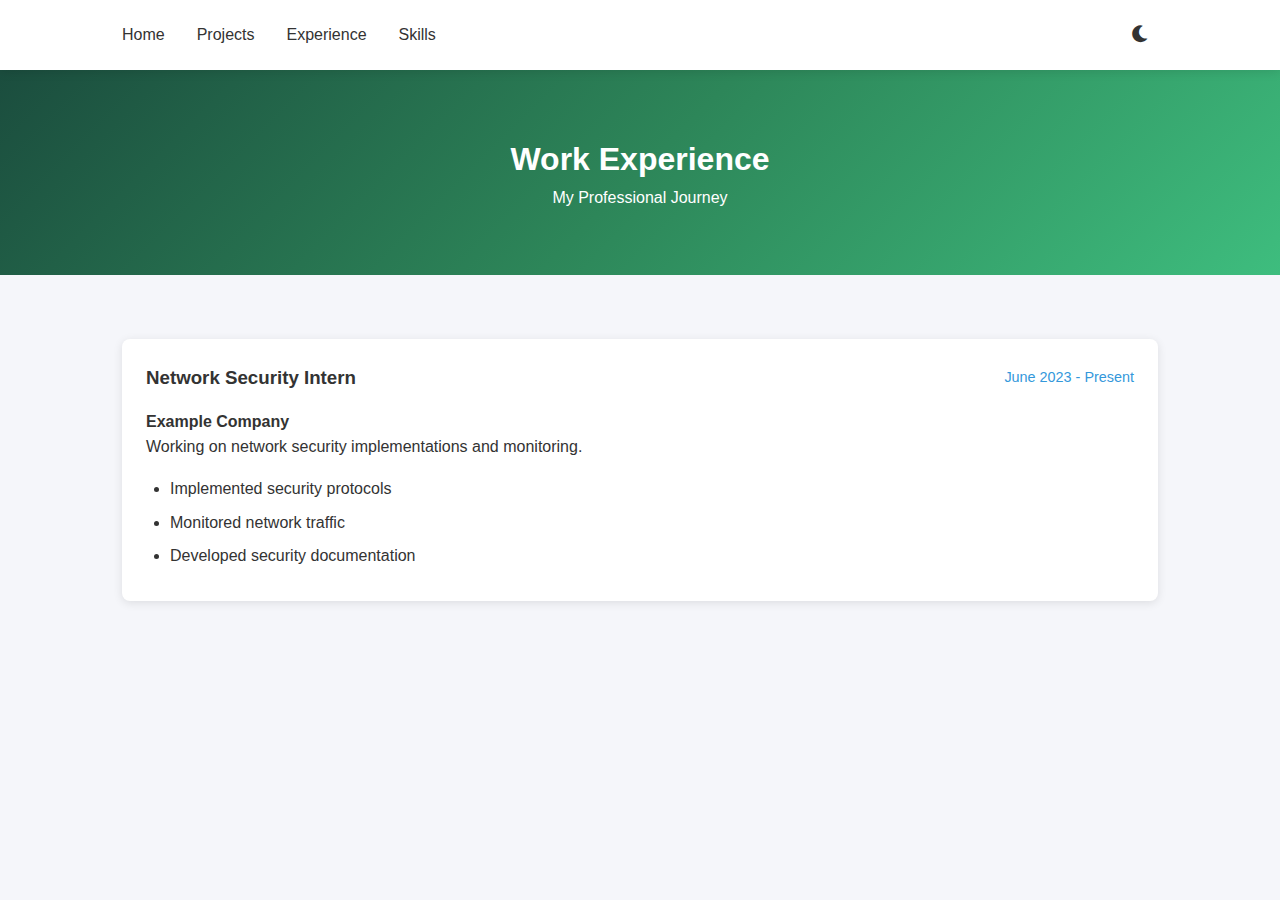
==== experience.html @ 091a4ecb "Update experience.html" ====
<!DOCTYPE html>
<html lang="en">
<head>
    <meta charset="UTF-8">
    <meta name="viewport" content="width=device-width, initial-scale=1.0">
    <title>Experience - Ethan Bernhardt</title>
    <meta name="description" content="Professional Experience of Ethan Bernhardt">
    <link rel="stylesheet" href="https://cdnjs.cloudflare.com/ajax/libs/font-awesome/6.0.0/css/all.min.css">
    <link rel="stylesheet" href="css/styles.css">
</head>
<body>
    <!-- Navigation -->
    <nav class="header-nav">
        <div class="nav-container">
            <div class="nav-links">
                <a href="index.html">Home</a>
                <a href="projects.html">Projects</a>
                <a href="experience.html">Experience</a>
                <a href="skills.html">Skills</a>
            </div>
            <button class="theme-toggle" aria-label="Toggle dark mode">
                <i class="fas fa-moon"></i>
            </button>
        </div>
    </nav>

    <!-- Hero Section -->
    <section class="hero">
        <h1>Work Experience</h1>
        <p>My Professional Journey</p>
    </section>

    <!-- Experience Content -->
    <div class="container">
        <div class="experience-grid">
            <!-- Experience cards will be populated by JavaScript -->
        </div>
    </div>

    <script src="/js/theme.js"></script>
    <script src="/js/experience.js"></script>
</body>
</html>
---- css/styles.css ----
:root {
    --primary-color: #2c3e50;
    --secondary-color: #3498db;
    --accent-color: #e74c3c;
    --text-color: #333;
    --background-color: #f5f6fa;
    --card-background: white;
    --gradient-start: #1b4d3e;
    --gradient-middle: #2d8659;
    --gradient-end: #3ebd7e;
}

[data-theme="dark"] {
    --primary-color: #ecf0f1;
    --text-color: #f5f6fa;
    --background-color: #2c3e50;
    --card-background: #34495e;
    --gradient-start: #1a2634;
    --gradient-middle: #2c3e50;
    --gradient-end: #34495e;
}

* {
    margin: 0;
    padding: 0;
    box-sizing: border-box;
    transition: background-color 0.3s, color 0.3s;
}

body {
    font-family: -apple-system, BlinkMacSystemFont, 'Segoe UI', Roboto, Oxygen, Ubuntu, Cantarell, sans-serif;
    line-height: 1.6;
    color: var(--text-color);
    background-color: var(--background-color);
}

/* Sticky Header */
.header-nav {
    position: sticky;
    top: 0;
    background-color: var(--card-background);
    box-shadow: 0 2px 10px rgba(0,0,0,0.1);
    z-index: 1000;
    padding: 1rem 0;
}

.nav-container {
    max-width: 1100px;
    margin: 0 auto;
    padding: 0 2rem;
    display: flex;
    justify-content: space-between;
    align-items: center;
}

.nav-links {
    display: flex;
    gap: 2rem;
}

.nav-links a {
    color: var(--text-color);
    text-decoration: none;
    font-weight: 500;
    transition: color 0.3s;
}

.nav-links a:hover {
    color: var(--secondary-color);
}

/* Theme Toggle */
.theme-toggle {
    background: none;
    border: none;
    color: var(--text-color);
    cursor: pointer;
    padding: 0.5rem;
    font-size: 1.2rem;
}

/* Hero Section */
.hero {
    background: linear-gradient(135deg, var(--gradient-start) 0%, var(--gradient-middle) 50%, var(--gradient-end) 100%);
    color: white;
    padding: 4rem 0;
    text-align: center;
}

.profile-img {
    width: 150px;
    height: 150px;
    border-radius: 50%;
    border: 4px solid white;
    margin-bottom: 1.5rem;
}

/* Main Content */
.container {
    max-width: 1100px;
    margin: 0 auto;
    padding: 2rem;
}

/* Project Cards */
.projects-grid {
    display: grid;
    grid-template-columns: repeat(auto-fit, minmax(300px, 1fr));
    gap: 2rem;
    margin-top: 2rem;
}

.project-card {
    background: var(--card-background);
    border-radius: 8px;
    padding: 1.5rem;
    box-shadow: 0 2px 10px rgba(0,0,0,0.1);
    transition: transform 0.3s, box-shadow 0.3s;
}

.project-card:hover {
    transform: translateY(-5px);
    box-shadow: 0 4px 15px rgba(0,0,0,0.2);
}

/* Skills */
.skills-grid {
    display: grid;
    grid-template-columns: repeat(auto-fit, minmax(200px, 1fr));
    gap: 1.5rem;
    margin-top: 2rem;
}

.skill-bar {
    background: var(--card-background);
    padding: 1rem;
    border-radius: 8px;
    box-shadow: 0 2px 10px rgba(0,0,0,0.1);
}

.skill-progress {
    margin-top: 0.5rem;
    height: 8px;
    background: #eee;
    border-radius: 4px;
    overflow: hidden;
}

.skill-fill {
    height: 100%;
    background: var(--secondary-color);
    transition: width 1s ease-out;
}

/* Contact Section */
.contact-grid {
    display: grid;
    grid-template-columns: repeat(auto-fit, minmax(250px, 1fr));
    gap: 1.5rem;
    margin-top: 2rem;
}

.contact-item {
    background: var(--card-background);
    padding: 1rem;
    border-radius: 8px;
    display: flex;
    align-items: center;
    gap: 1rem;
    transition: transform 0.3s;
}

.contact-item:hover {
    transform: translateY(-3px);
}

.contact-item i {
    font-size: 1.5rem;
    color: var(--secondary-color);
}

.contact-item a {
    color: var(--text-color);
    text-decoration: none;
}

/* Section Headers */
.section-header {
    font-size: 2rem;
    color: var(--primary-color);
    margin-bottom: 1.5rem;
    text-align: center;
}

/* Experience Section */
.experience-grid {
    display: grid;
    grid-template-columns: 1fr;
    gap: 2rem;
    margin-top: 2rem;
}

.experience-entry {
    background: var(--card-background);
    border-radius: 8px;
    padding: 1.5rem;
    box-shadow: 0 2px 10px rgba(0,0,0,0.1);
}

.experience-header {
    display: flex;
    justify-content: space-between;
    align-items: center;
    margin-bottom: 1rem;
}

.experience-date {
    color: var(--secondary-color);
    font-size: 0.9rem;
}

.experience-details {
    margin-top: 1rem;
    padding-left: 1.5rem;
}

.experience-details li {
    margin-bottom: 0.5rem;
}

/* Goals Section */
.goals-list {
    list-style-type: none;
    padding: 0;
}

.goals-list li {
    margin-bottom: 0.8rem;
    padding-left: 1.5rem;
    position: relative;
}

.goals-list li::before {
    content: "•";
    color: var(--secondary-color);
    font-weight: bold;
    position: absolute;
    left: 0;
}

/* Tech Tags */
.tech-tag {
    display: inline-block;
    background: var(--secondary-color);
    color: white;
    padding: 0.25rem 0.75rem;
    border-radius: 15px;
    margin: 0.25rem;
    font-size: 0.9rem;
}

/* Project Links */
.project-link {
    display: inline-block;
    margin-top: 1rem;
    color: var(--secondary-color);
    text-decoration: none;
    transition: color 0.3s;
}

.project-link:hover {
    color: var(--accent-color);
}

/* Responsive Design */
@media (max-width: 768px) {
    .nav-links {
        gap: 1rem;
    }

    .container {
        padding: 1rem;
    }

    .projects-grid {
        grid-template-columns: 1fr;
    }

    .contact-grid {
        grid-template-columns: 1fr;
    }

    .section-header {
        font-size: 1.75rem;
    }
}

@media (max-width: 480px) {
    .hero {
        padding: 2rem 0;
    }

    .profile-img {
        width: 120px;
        height: 120px;
    }

    .nav-container {
        padding: 0 1rem;
    }
}
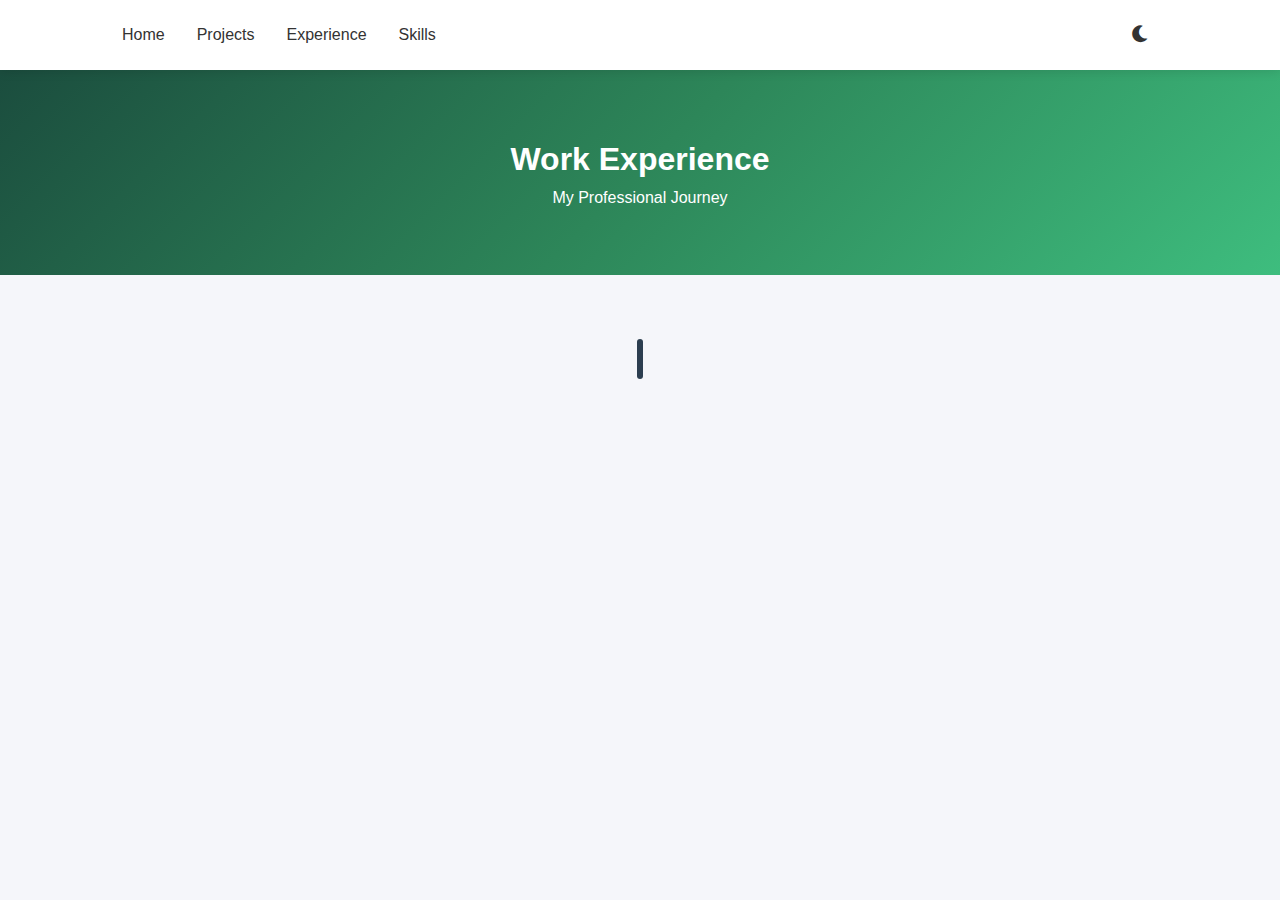
==== commit 194fda3d: "Update experience.html" ====
--- a/experience.html
+++ b/experience.html
@@ -7,6 +7,135 @@
     <meta name="description" content="Professional Experience of Ethan Bernhardt">
     <link rel="stylesheet" href="https://cdnjs.cloudflare.com/ajax/libs/font-awesome/6.0.0/css/all.min.css">
     <link rel="stylesheet" href="css/styles.css">
+    <style>
+        .timeline {
+            position: relative;
+            max-width: 1200px;
+            margin: 2rem auto;
+            padding: 20px;
+        }
+
+        .timeline::after {
+            content: '';
+            position: absolute;
+            width: 6px;
+            background-color: var(--primary-color, #2196f3);
+            top: 0;
+            bottom: 0;
+            left: 50%;
+            margin-left: -3px;
+            border-radius: 3px;
+        }
+
+        .timeline-container {
+            padding: 10px 40px;
+            position: relative;
+            width: 50%;
+            animation: fadeIn 0.5s ease-in-out;
+        }
+
+        .timeline-container::after {
+            content: '';
+            position: absolute;
+            width: 20px;
+            height: 20px;
+            background-color: var(--background-color, #fff);
+            border: 4px solid var(--primary-color, #2196f3);
+            border-radius: 50%;
+            top: 15px;
+            z-index: 1;
+        }
+
+        .left {
+            left: 0;
+        }
+
+        .right {
+            left: 50%;
+        }
+
+        .left::after {
+            right: -10px;
+        }
+
+        .right::after {
+            left: -10px;
+        }
+
+        .content {
+            padding: 20px;
+            background-color: var(--card-background, white);
+            border-radius: 8px;
+            box-shadow: 0 2px 5px rgba(0,0,0,0.1);
+            transition: transform 0.3s ease;
+        }
+
+        .content:hover {
+            transform: translateY(-5px);
+        }
+
+        .date {
+            color: var(--primary-color, #2196f3);
+            font-weight: bold;
+            margin-bottom: 0.5rem;
+        }
+
+        .title {
+            font-size: 1.2rem;
+            font-weight: bold;
+            margin-bottom: 0.5rem;
+            color: var(--text-color, #333);
+        }
+
+        .company {
+            color: var(--secondary-text-color, #666);
+            font-style: italic;
+            margin-bottom: 0.5rem;
+        }
+
+        .description {
+            color: var(--text-color, #555);
+        }
+
+        @keyframes fadeIn {
+            from {
+                opacity: 0;
+                transform: translateY(20px);
+            }
+            to {
+                opacity: 1;
+                transform: translateY(0);
+            }
+        }
+
+        [data-theme="dark"] .content {
+            background-color: var(--card-background, #2d2d2d);
+        }
+
+        [data-theme="dark"] .timeline-container::after {
+            background-color: var(--background-color, #1a1a1a);
+        }
+
+        @media screen and (max-width: 600px) {
+            .timeline::after {
+                left: 31px;
+            }
+
+            .timeline-container {
+                width: 100%;
+                padding-left: 70px;
+                padding-right: 25px;
+            }
+
+            .right {
+                left: 0;
+            }
+
+            .left::after, .right::after {
+                left: 21px;
+            }
+        }
+    </style>
 </head>
 <body>
     <!-- Navigation -->
@@ -23,20 +152,17 @@
             </button>
         </div>
     </nav>
-
     <!-- Hero Section -->
     <section class="hero">
         <h1>Work Experience</h1>
         <p>My Professional Journey</p>
     </section>
-
     <!-- Experience Content -->
     <div class="container">
-        <div class="experience-grid">
-            <!-- Experience cards will be populated by JavaScript -->
+        <div class="timeline" id="timeline">
+            <!-- Experience entries will be populated by JavaScript -->
         </div>
     </div>
-
     <script src="/js/theme.js"></script>
     <script src="/js/experience.js"></script>
 </body>
--- a/css/styles.css
+++ b/css/styles.css
@@ -304,8 +304,92 @@
         width: 120px;
         height: 120px;
     }
+    .sub-projects {
+    margin-top: 1.5rem;
+    padding-top: 1rem;
+    border-top: 1px solid var(--secondary-color);
+}
+
+.sub-project {
+    background: rgba(0, 0, 0, 0.03);
+    padding: 1rem;
+    margin: 1rem 0;
+    border-radius: 6px;
+    border-left: 3px solid var(--secondary-color);
+}
+
+.sub-project h4 {
+    color: var(--primary-color);
+    margin-bottom: 0.5rem;
+    font-size: 1.1rem;
+}
+
+.sub-project p {
+    font-size: 0.95rem;
+    margin-bottom: 0.75rem;
+}
+
+.sub-project .tech-tags {
+    margin-top: 0.5rem;
+}
+
+.sub-project .tech-tag {
+    font-size: 0.8rem;
+    padding: 0.2rem 0.5rem;
+}
+
+[data-theme="dark"] .sub-project {
+    background: rgba(255, 255, 255, 0.05);
+}
 
     .nav-container {
         padding: 0 1rem;
     }
 }
+
+
+.project-card.security-collection {
+    grid-column: 1 / -1; /* Makes it span full width */
+    margin-top: 2rem;
+    padding: 2rem;
+}
+
+.security-collection .sub-projects {
+    display: grid;
+    grid-template-columns: repeat(auto-fit, minmax(300px, 1fr));
+    gap: 1.5rem;
+    margin-top: 2rem;
+}
+
+.security-collection .sub-project {
+    background: var(--card-background);
+    border: 1px solid rgba(0,0,0,0.1);
+    border-radius: 8px;
+    padding: 1.5rem;
+    box-shadow: 0 2px 10px rgba(0,0,0,0.05);
+    transition: transform 0.3s, box-shadow 0.3s;
+}
+
+.security-collection .sub-project:hover {
+    transform: translateY(-3px);
+    box-shadow: 0 4px 15px rgba(0,0,0,0.1);
+}
+
+.security-collection h3 {
+    font-size: 1.75rem;
+    margin-bottom: 1rem;
+}
+
+.security-collection .sub-project h4 {
+    color: var(--primary-color);
+    font-size: 1.2rem;
+    margin-bottom: 0.75rem;
+}
+
+.security-collection .tech-tags {
+    margin-top: 1rem;
+}
+
+[data-theme="dark"] .security-collection .sub-project {
+    border-color: rgba(255,255,255,0.1);
+}
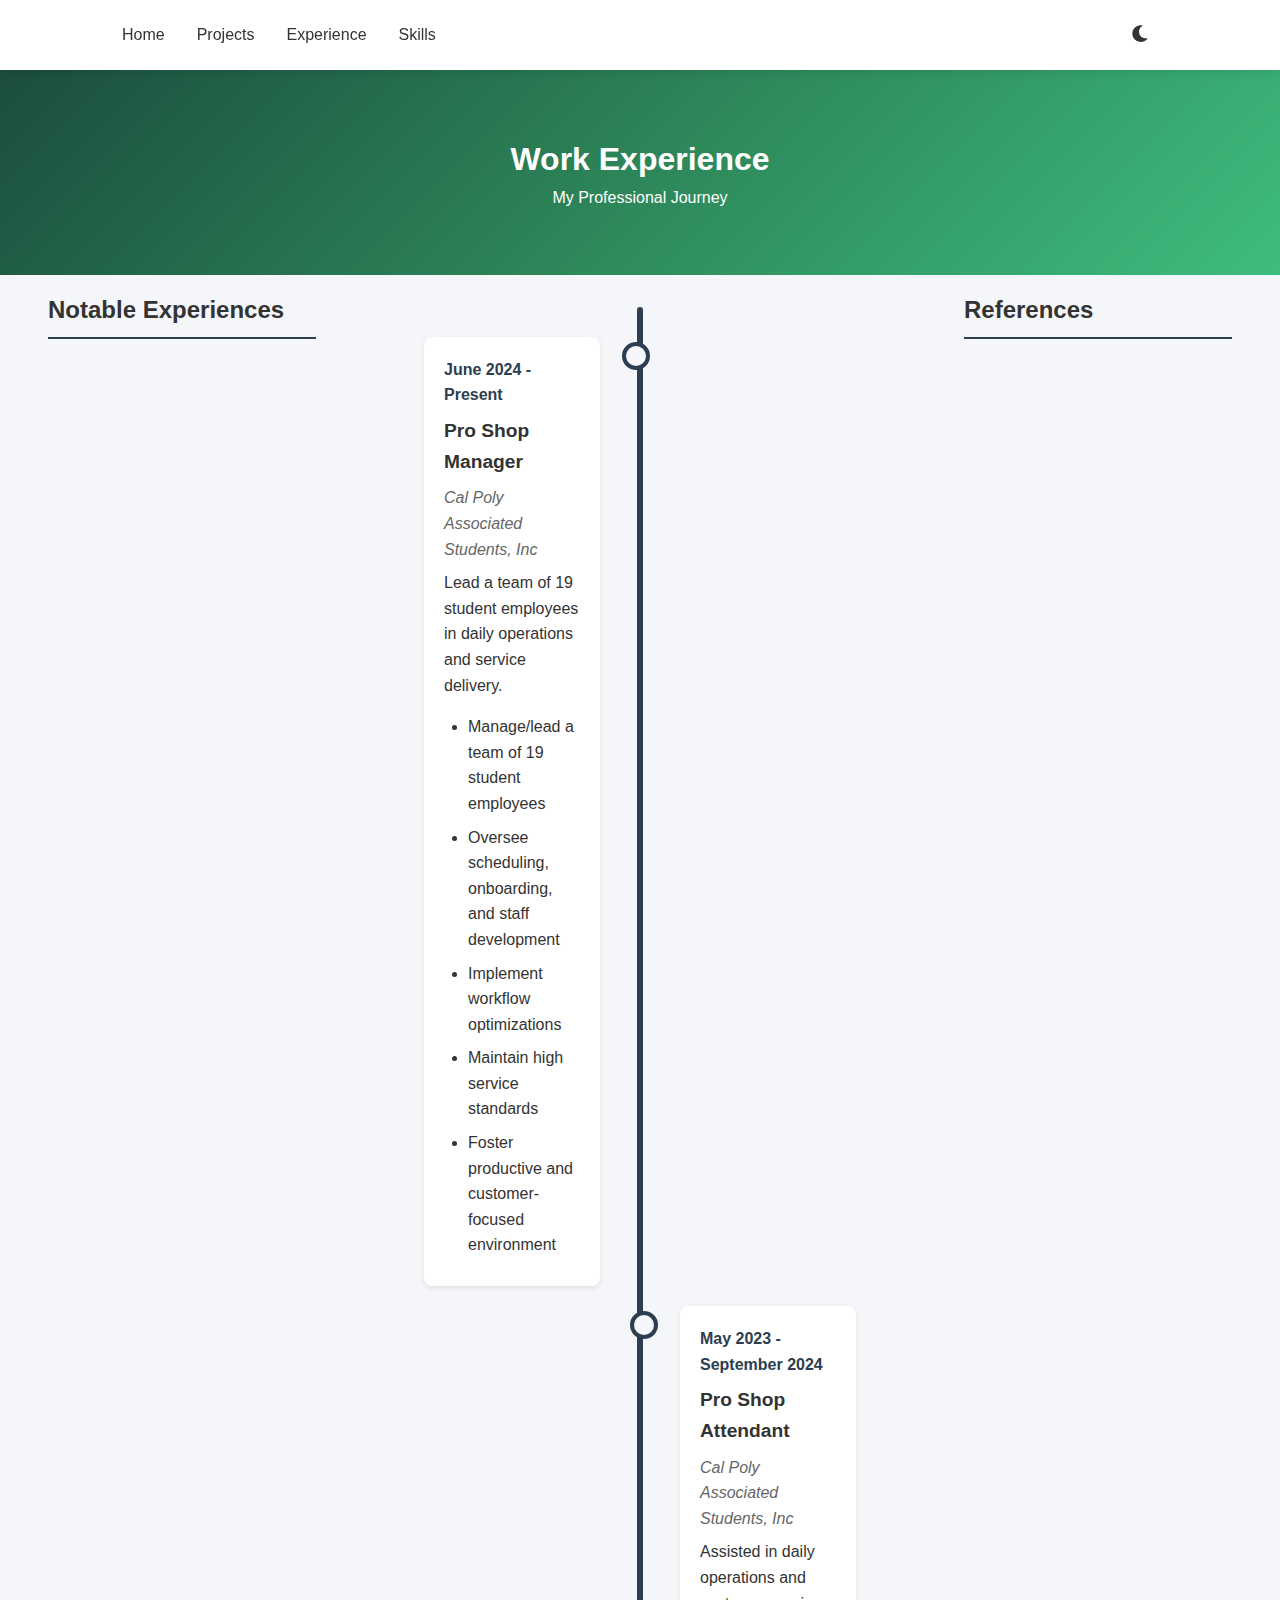
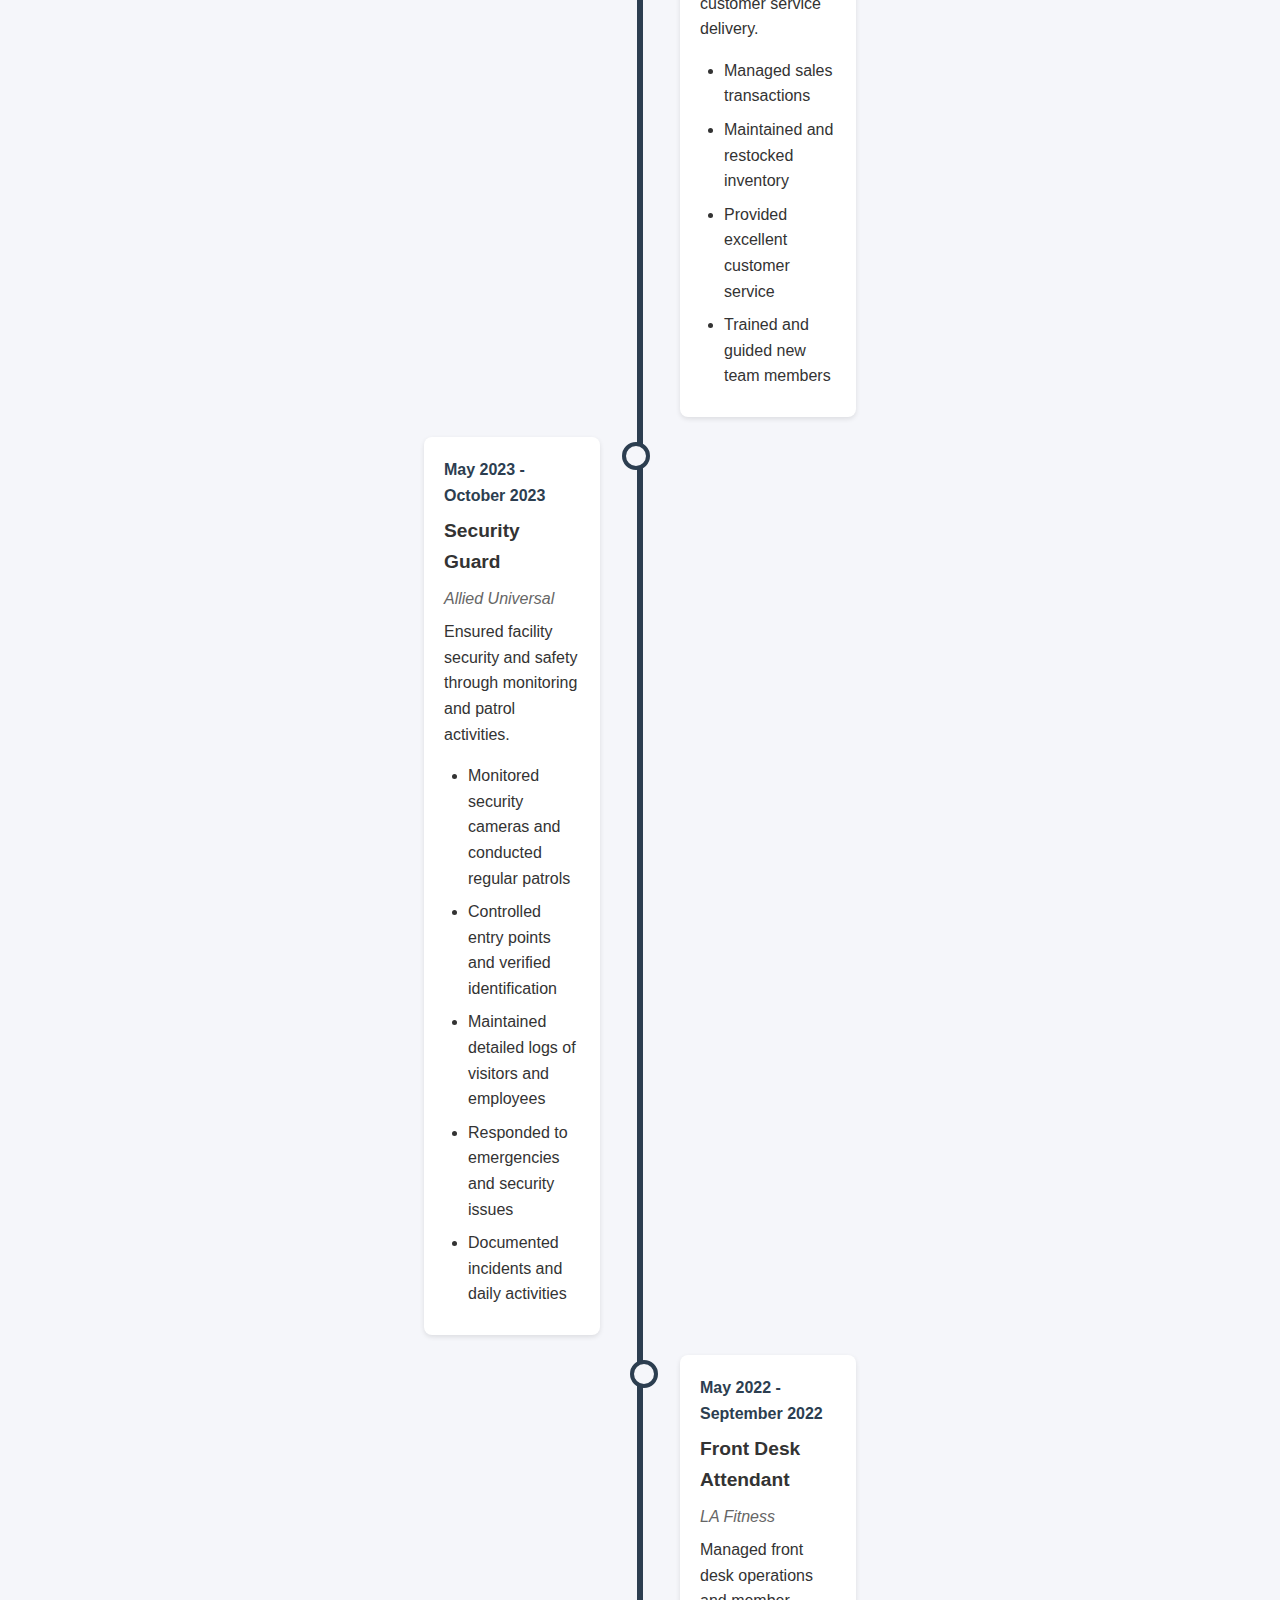
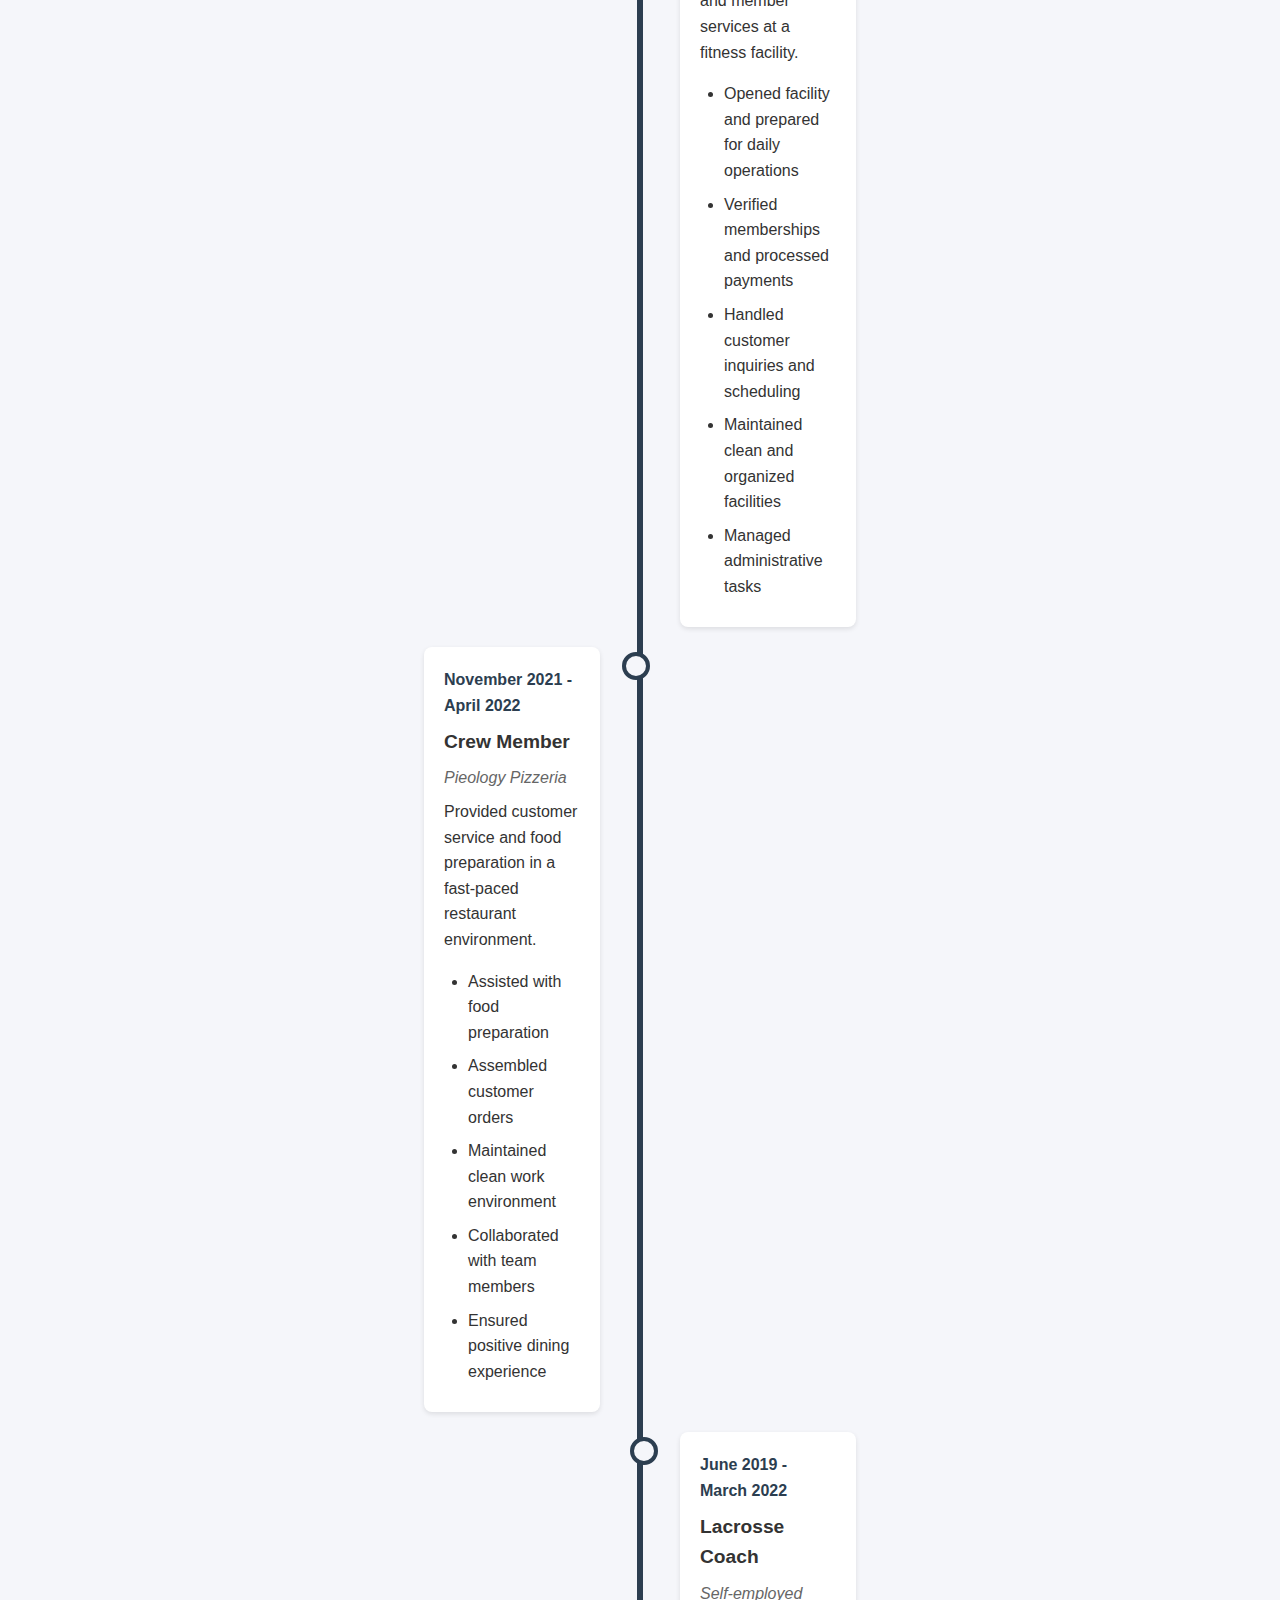
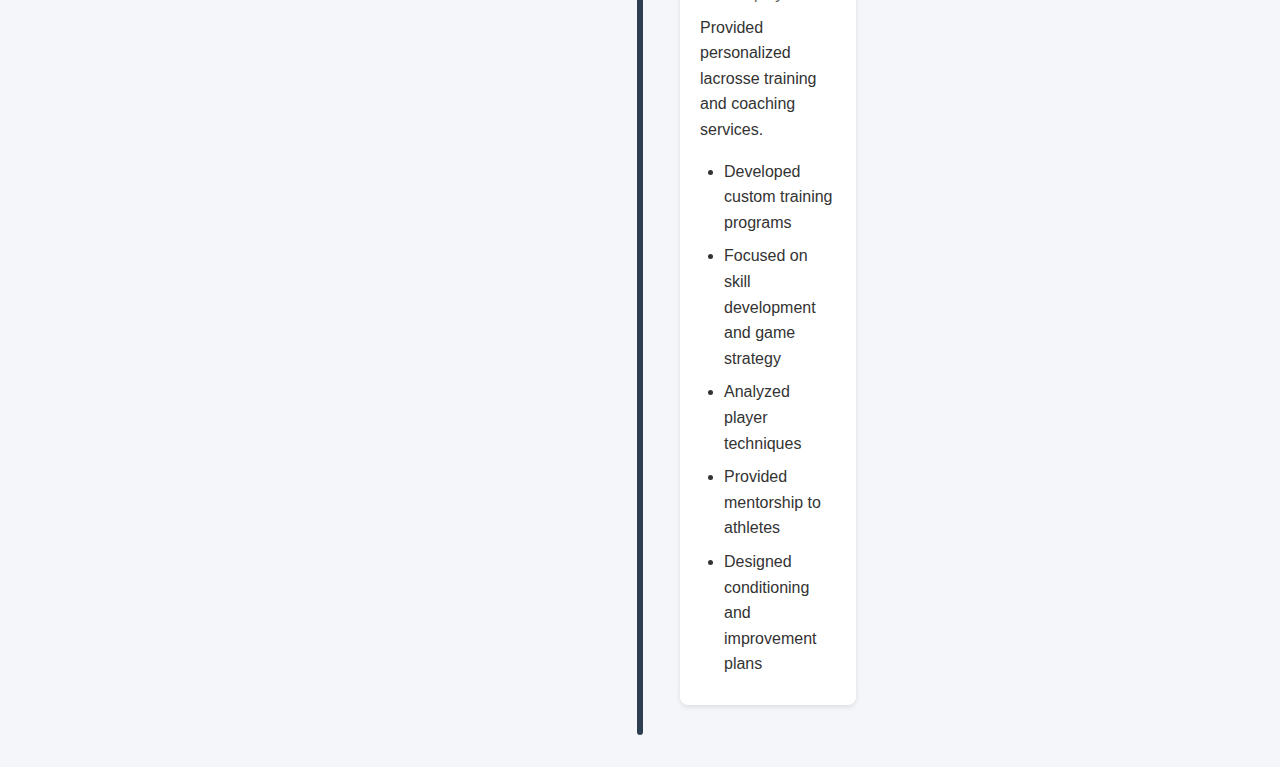
==== commit bd49541f: "Update experience.html" ====
--- a/experience.html
+++ b/experience.html
@@ -8,6 +8,63 @@
     <link rel="stylesheet" href="https://cdnjs.cloudflare.com/ajax/libs/font-awesome/6.0.0/css/all.min.css">
     <link rel="stylesheet" href="css/styles.css">
     <style>
+        .experience-layout {
+            display: grid;
+            grid-template-columns: 300px 1fr 300px;
+            gap: 2rem;
+            max-width: 1600px;
+            margin: 0 auto;
+            padding: 0 2rem;
+        }
+
+        .side-section {
+            padding: 1rem;
+        }
+
+        .reference-card, .notable-exp-card {
+            background-color: var(--card-background, white);
+            border-radius: 8px;
+            padding: 1.5rem;
+            margin-bottom: 1.5rem;
+            box-shadow: 0 2px 5px rgba(0,0,0,0.1);
+            transition: transform 0.3s ease;
+        }
+
+        .reference-card:hover, .notable-exp-card:hover {
+            transform: translateY(-5px);
+        }
+
+        .reference-name {
+            font-weight: bold;
+            color: var(--primary-color, #2196f3);
+            margin-bottom: 0.5rem;
+        }
+
+        .reference-title {
+            font-style: italic;
+            color: var(--secondary-text-color, #666);
+            margin-bottom: 0.5rem;
+        }
+
+        .notable-exp-title {
+            font-weight: bold;
+            color: var(--primary-color, #2196f3);
+            margin-bottom: 0.5rem;
+        }
+
+        .notable-exp-date {
+            font-style: italic;
+            color: var(--secondary-text-color, #666);
+            margin-bottom: 0.5rem;
+        }
+
+        .section-title {
+            font-size: 1.5rem;
+            margin-bottom: 1.5rem;
+            color: var(--text-color, #333);
+            border-bottom: 2px solid var(--primary-color, #2196f3);
+            padding-bottom: 0.5rem;
+        }
         .timeline {
             position: relative;
             max-width: 1200px;
@@ -116,23 +173,19 @@
             background-color: var(--background-color, #1a1a1a);
         }
 
-        @media screen and (max-width: 600px) {
-            .timeline::after {
-                left: 31px;
-            }
-
-            .timeline-container {
-                width: 100%;
-                padding-left: 70px;
-                padding-right: 25px;
-            }
-
-            .right {
-                left: 0;
-            }
-
-            .left::after, .right::after {
-                left: 21px;
+        @media screen and (max-width: 1200px) {
+            .experience-layout {
+                grid-template-columns: 1fr;
+            }
+
+            .side-section {
+                order: 2;
+                max-width: 600px;
+                margin: 0 auto;
+            }
+
+            .timeline-section {
+                order: 1;
             }
         }
     </style>
@@ -158,9 +211,25 @@
         <p>My Professional Journey</p>
     </section>
     <!-- Experience Content -->
-    <div class="container">
-        <div class="timeline" id="timeline">
-            <!-- Experience entries will be populated by JavaScript -->
+    <div class="experience-layout">
+        <div class="side-section">
+            <h2 class="section-title">Notable Experiences</h2>
+            <div class="notable-experiences" id="notable-experiences">
+                <!-- Will be populated by JavaScript -->
+            </div>
+        </div>
+        
+        <div class="timeline-section">
+            <div class="timeline" id="timeline">
+                <!-- Will be populated by JavaScript -->
+            </div>
+        </div>
+
+        <div class="side-section">
+            <h2 class="section-title">References</h2>
+            <div class="references" id="references">
+                <!-- Will be populated by JavaScript -->
+            </div>
         </div>
     </div>
     <script src="/js/theme.js"></script>
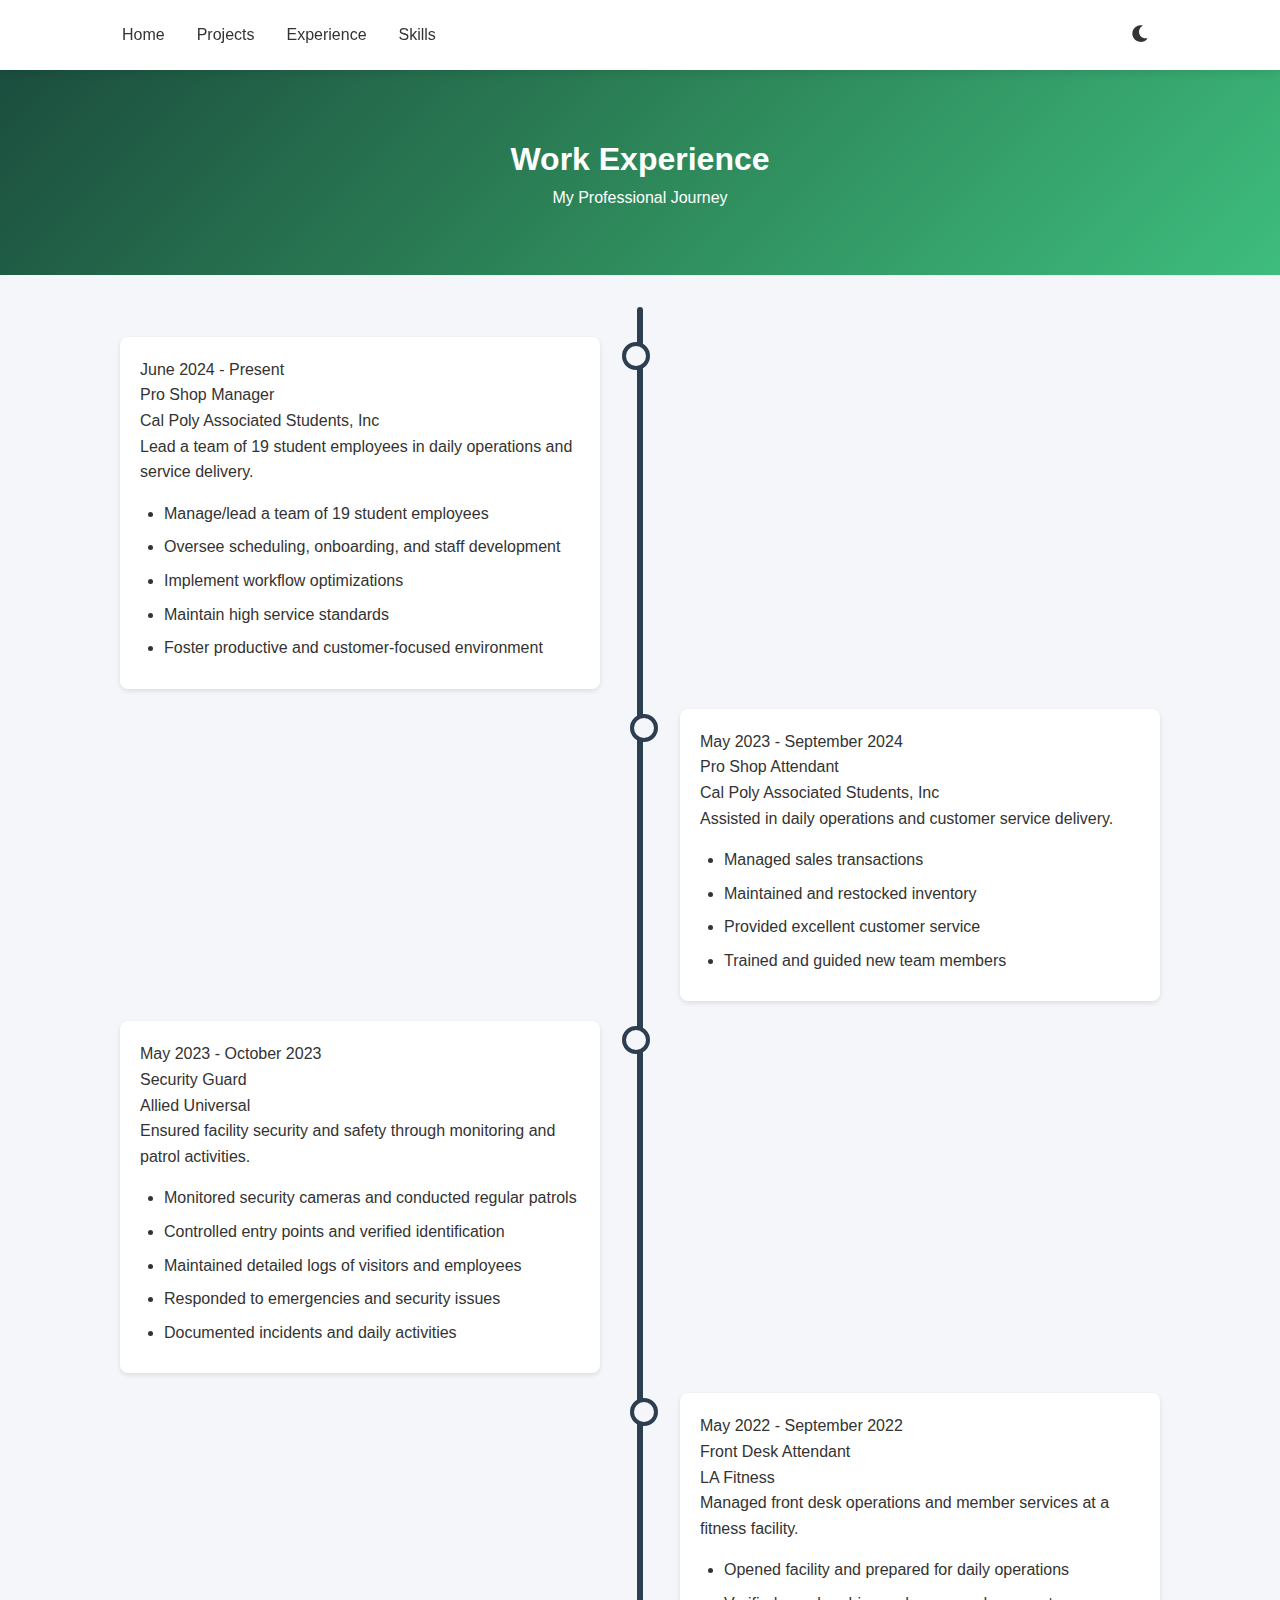
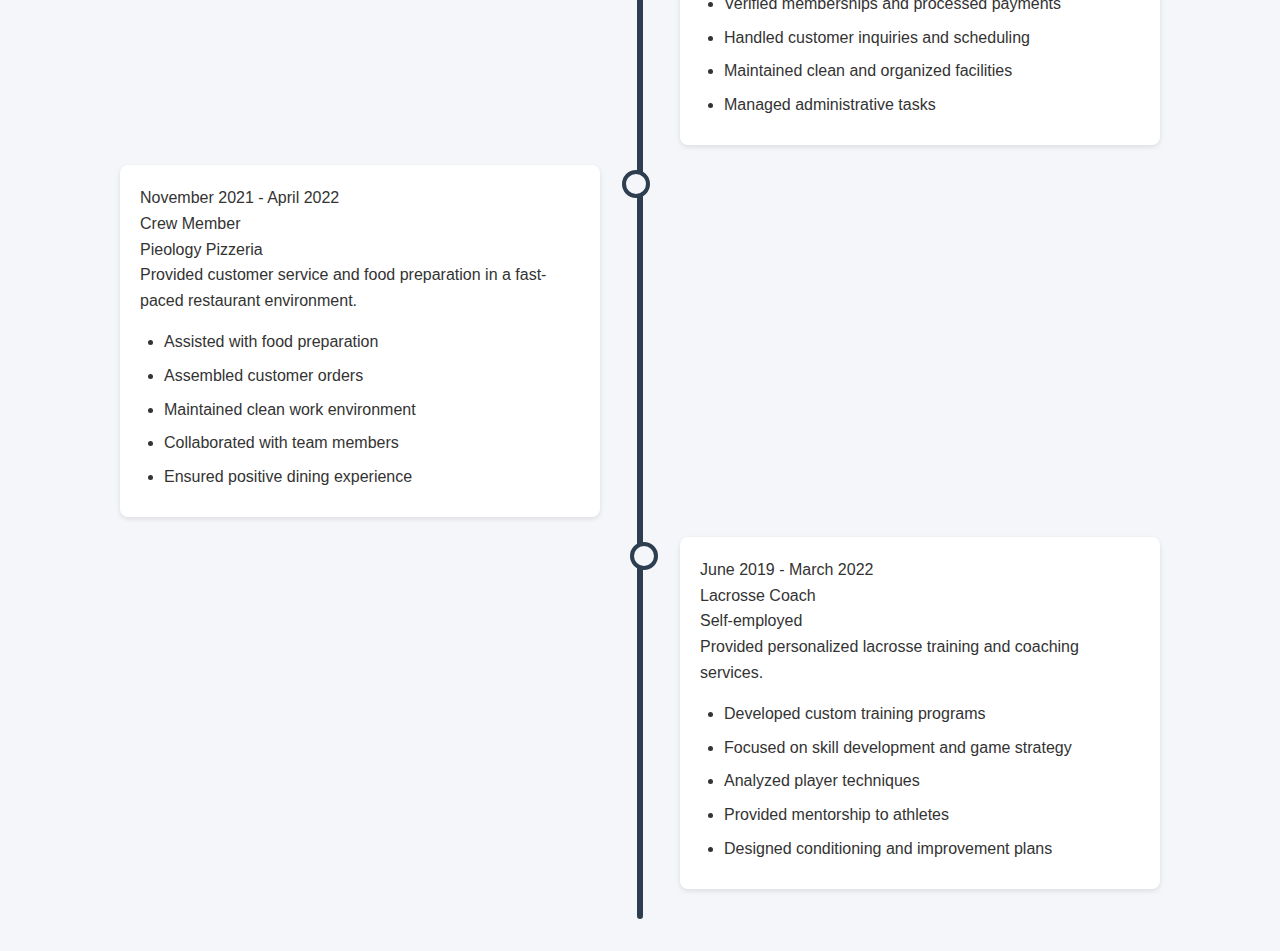
==== commit 66567838: "Update experience.html" ====
--- a/experience.html
+++ b/experience.html
@@ -8,63 +8,12 @@
     <link rel="stylesheet" href="https://cdnjs.cloudflare.com/ajax/libs/font-awesome/6.0.0/css/all.min.css">
     <link rel="stylesheet" href="css/styles.css">
     <style>
-        .experience-layout {
-            display: grid;
-            grid-template-columns: 300px 1fr 300px;
-            gap: 2rem;
-            max-width: 1600px;
+        .container {
+            max-width: 1200px;
             margin: 0 auto;
-            padding: 0 2rem;
-        }
-
-        .side-section {
-            padding: 1rem;
-        }
-
-        .reference-card, .notable-exp-card {
-            background-color: var(--card-background, white);
-            border-radius: 8px;
-            padding: 1.5rem;
-            margin-bottom: 1.5rem;
-            box-shadow: 0 2px 5px rgba(0,0,0,0.1);
-            transition: transform 0.3s ease;
-        }
-
-        .reference-card:hover, .notable-exp-card:hover {
-            transform: translateY(-5px);
-        }
-
-        .reference-name {
-            font-weight: bold;
-            color: var(--primary-color, #2196f3);
-            margin-bottom: 0.5rem;
-        }
-
-        .reference-title {
-            font-style: italic;
-            color: var(--secondary-text-color, #666);
-            margin-bottom: 0.5rem;
-        }
-
-        .notable-exp-title {
-            font-weight: bold;
-            color: var(--primary-color, #2196f3);
-            margin-bottom: 0.5rem;
-        }
-
-        .notable-exp-date {
-            font-style: italic;
-            color: var(--secondary-text-color, #666);
-            margin-bottom: 0.5rem;
-        }
-
-        .section-title {
-            font-size: 1.5rem;
-            margin-bottom: 1.5rem;
-            color: var(--text-color, #333);
-            border-bottom: 2px solid var(--primary-color, #2196f3);
-            padding-bottom: 0.5rem;
-        }
+            padding: 0 20px;
+        }
+
         .timeline {
             position: relative;
             max-width: 1200px;
@@ -131,26 +80,102 @@
             transform: translateY(-5px);
         }
 
-        .date {
+        /* Experience entry specific styles */
+        .experience-entry .date {
             color: var(--primary-color, #2196f3);
             font-weight: bold;
             margin-bottom: 0.5rem;
         }
 
-        .title {
+        .experience-entry .title {
             font-size: 1.2rem;
             font-weight: bold;
             margin-bottom: 0.5rem;
             color: var(--text-color, #333);
         }
 
-        .company {
+        .experience-entry .company {
             color: var(--secondary-text-color, #666);
             font-style: italic;
             margin-bottom: 0.5rem;
         }
 
-        .description {
+        .experience-entry .description {
+            color: var(--text-color, #555);
+            margin-bottom: 1rem;
+        }
+
+        .experience-entry .highlights {
+            margin-top: 1rem;
+            padding-left: 1.5rem;
+            list-style-type: disc;
+            color: var(--text-color, #555);
+        }
+
+        .experience-entry .highlights li {
+            margin-bottom: 0.5rem;
+        }
+
+        /* Reference entry specific styles */
+        .reference-entry {
+            background-color: var(--card-background, #f8f9fa);
+            border-left: 4px solid var(--primary-color, #2196f3);
+        }
+
+        .reference-tag {
+            color: var(--primary-color, #2196f3);
+            font-weight: bold;
+            margin-bottom: 0.5rem;
+            font-size: 0.9rem;
+            text-transform: uppercase;
+        }
+
+        .reference-name {
+            font-weight: bold;
+            font-size: 1.1rem;
+            margin-bottom: 0.3rem;
+            color: var(--text-color, #333);
+        }
+
+        .reference-title {
+            color: var(--secondary-text-color, #666);
+            margin-bottom: 0.3rem;
+        }
+
+        .reference-contact {
+            color: var(--text-color, #555);
+            font-style: italic;
+            font-size: 0.9rem;
+        }
+
+        /* Notable entry specific styles */
+        .notable-entry {
+            background-color: var(--card-background, #f8f9fa);
+            border-left: 4px solid var(--accent-color, #ffd700);
+        }
+
+        .notable-tag {
+            color: var(--accent-color, #ffd700);
+            font-weight: bold;
+            margin-bottom: 0.5rem;
+            font-size: 0.9rem;
+            text-transform: uppercase;
+        }
+
+        .notable-title {
+            font-weight: bold;
+            font-size: 1.1rem;
+            margin-bottom: 0.3rem;
+            color: var(--text-color, #333);
+        }
+
+        .notable-date {
+            color: var(--secondary-text-color, #666);
+            font-style: italic;
+            margin-bottom: 0.3rem;
+        }
+
+        .notable-description {
             color: var(--text-color, #555);
         }
 
@@ -165,6 +190,7 @@
             }
         }
 
+        /* Dark mode support */
         [data-theme="dark"] .content {
             background-color: var(--card-background, #2d2d2d);
         }
@@ -173,19 +199,23 @@
             background-color: var(--background-color, #1a1a1a);
         }
 
-        @media screen and (max-width: 1200px) {
-            .experience-layout {
-                grid-template-columns: 1fr;
-            }
-
-            .side-section {
-                order: 2;
-                max-width: 600px;
-                margin: 0 auto;
-            }
-
-            .timeline-section {
-                order: 1;
+        @media screen and (max-width: 600px) {
+            .timeline::after {
+                left: 31px;
+            }
+
+            .timeline-container {
+                width: 100%;
+                padding-left: 70px;
+                padding-right: 25px;
+            }
+
+            .right {
+                left: 0;
+            }
+
+            .left::after, .right::after {
+                left: 21px;
             }
         }
     </style>
@@ -205,33 +235,20 @@
             </button>
         </div>
     </nav>
+
     <!-- Hero Section -->
     <section class="hero">
         <h1>Work Experience</h1>
         <p>My Professional Journey</p>
     </section>
+
     <!-- Experience Content -->
-    <div class="experience-layout">
-        <div class="side-section">
-            <h2 class="section-title">Notable Experiences</h2>
-            <div class="notable-experiences" id="notable-experiences">
-                <!-- Will be populated by JavaScript -->
-            </div>
-        </div>
-        
-        <div class="timeline-section">
-            <div class="timeline" id="timeline">
-                <!-- Will be populated by JavaScript -->
-            </div>
-        </div>
-
-        <div class="side-section">
-            <h2 class="section-title">References</h2>
-            <div class="references" id="references">
-                <!-- Will be populated by JavaScript -->
-            </div>
+    <div class="container">
+        <div class="timeline" id="timeline">
+            <!-- Will be populated by JavaScript -->
         </div>
     </div>
+
     <script src="/js/theme.js"></script>
     <script src="/js/experience.js"></script>
 </body>
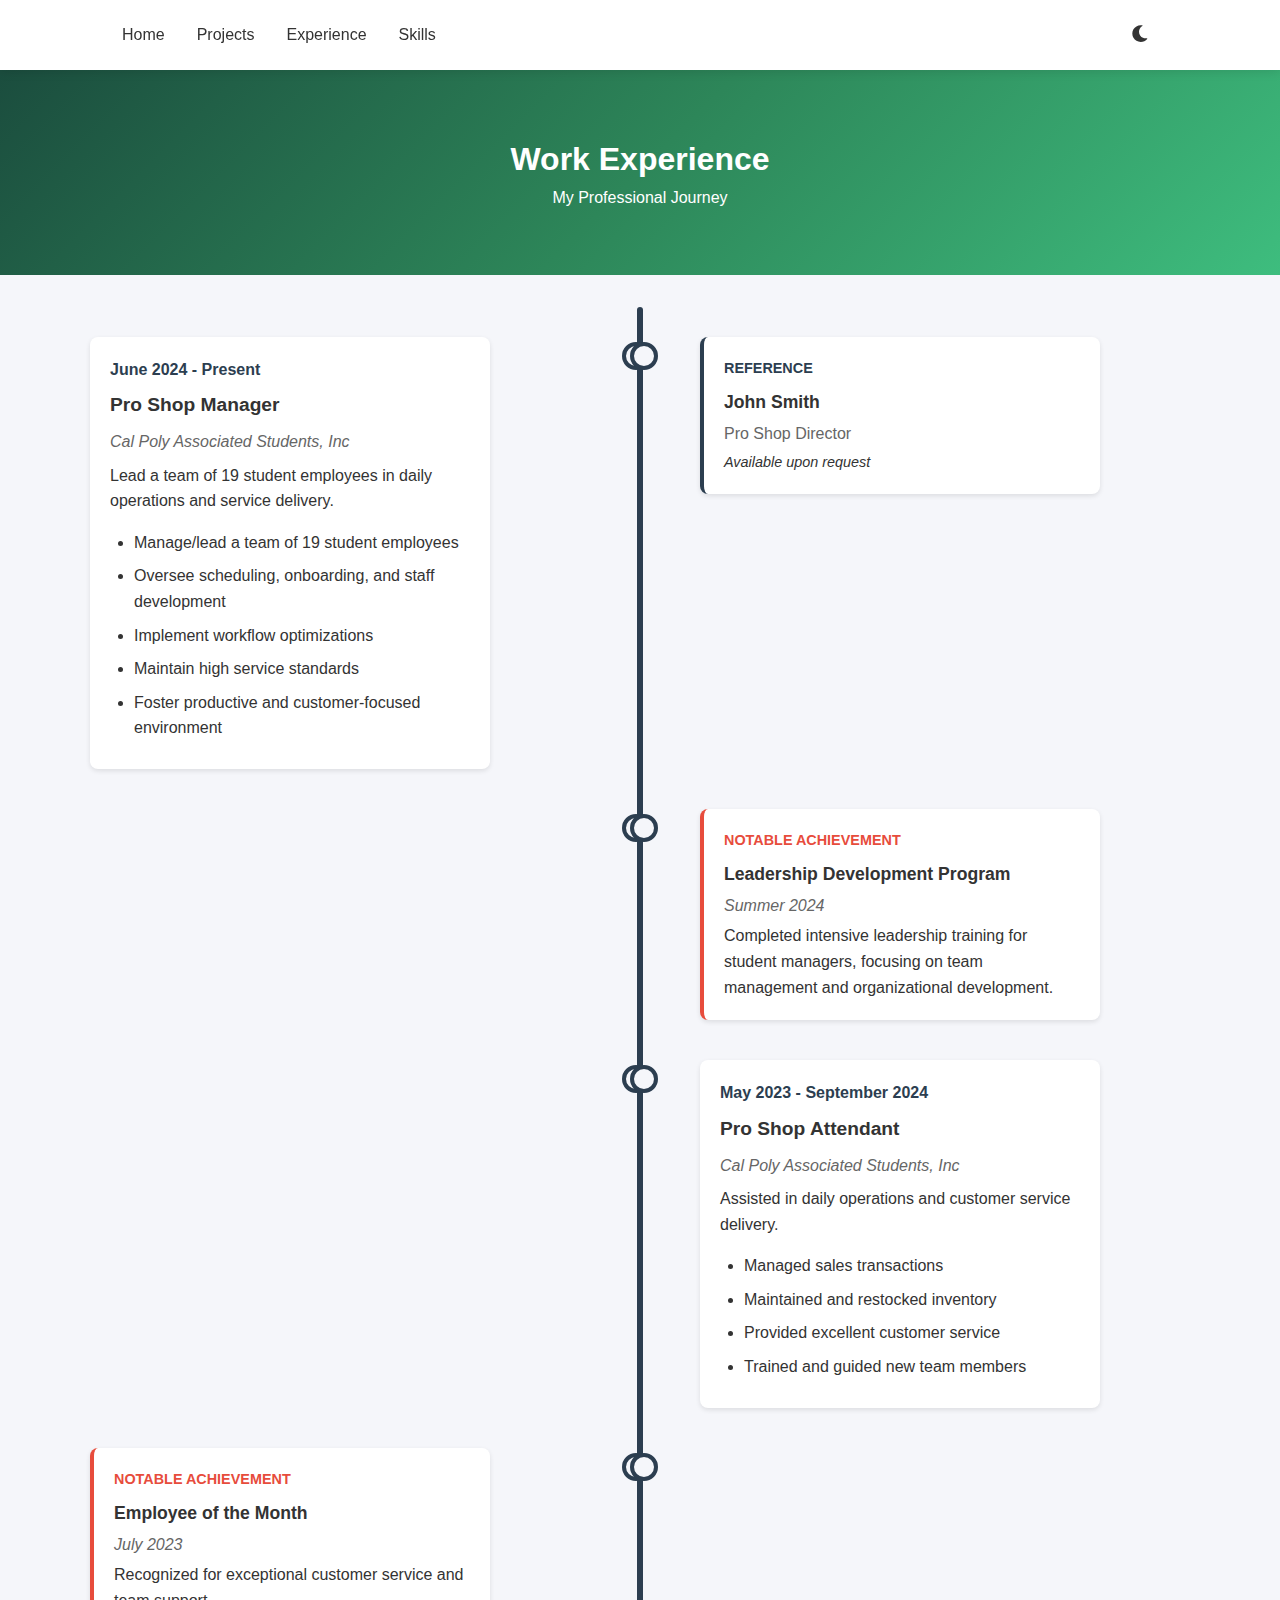
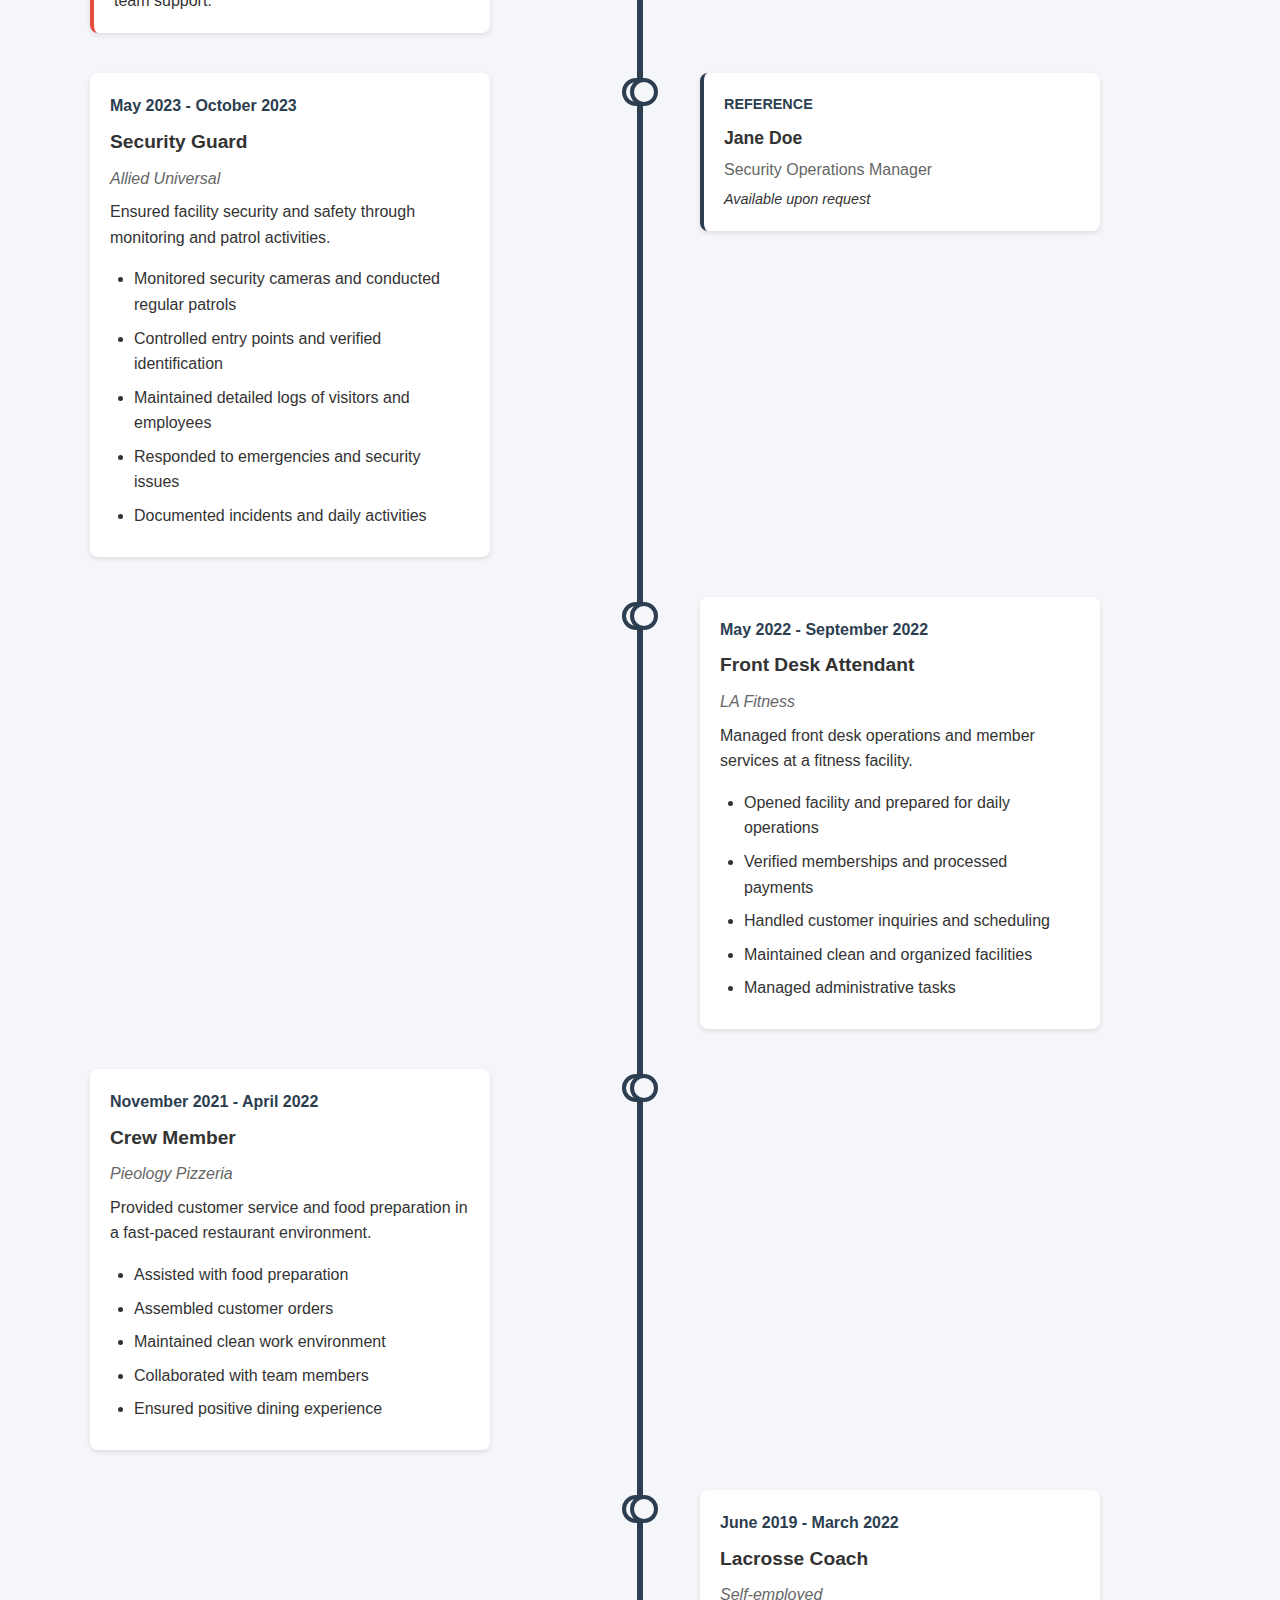
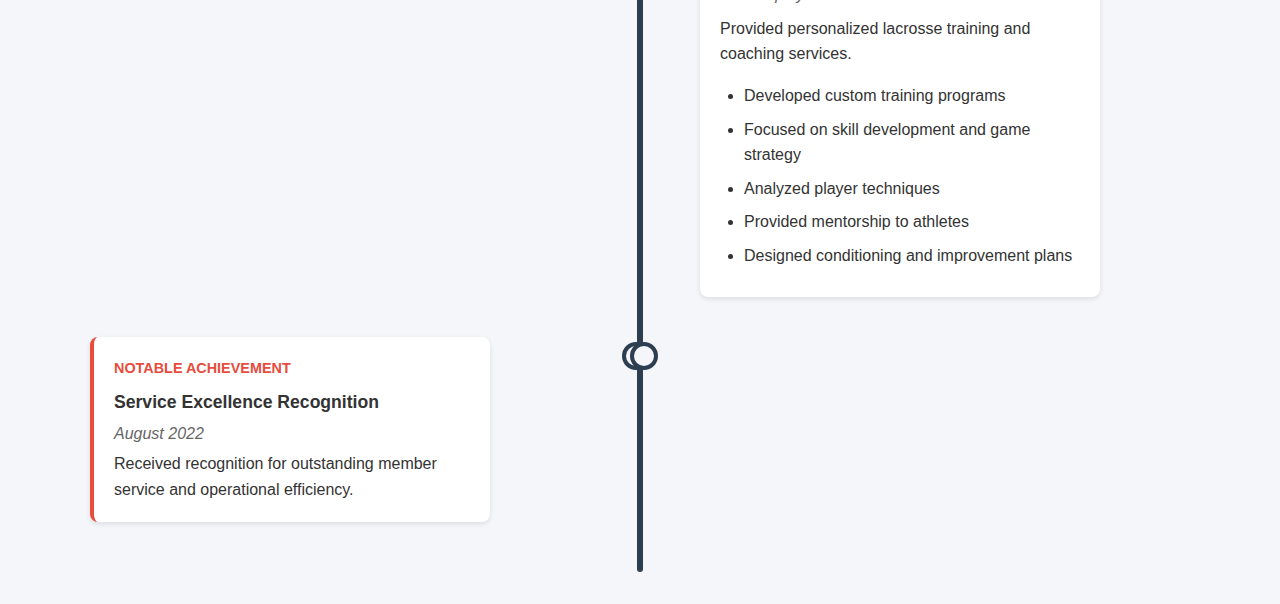
==== commit e99374b3: "Update experience.html" ====
--- a/experience.html
+++ b/experience.html
@@ -33,13 +33,28 @@
             border-radius: 3px;
         }
 
+        /* New row structure */
+        .timeline-row {
+            display: flex;
+            justify-content: space-between;
+            margin-bottom: 20px;
+        }
+
         .timeline-container {
-            padding: 10px 40px;
             position: relative;
             width: 50%;
             animation: fadeIn 0.5s ease-in-out;
         }
 
+        .timeline-container.left {
+            padding-right: 40px;
+        }
+
+        .timeline-container.right {
+            padding-left: 40px;
+        }
+
+        /* Adjust timeline dots */
         .timeline-container::after {
             content: '';
             position: absolute;
@@ -52,20 +67,23 @@
             z-index: 1;
         }
 
-        .left {
-            left: 0;
-        }
-
-        .right {
-            left: 50%;
-        }
-
-        .left::after {
+        .timeline-container.left::after {
             right: -10px;
         }
 
-        .right::after {
+        .timeline-container.right::after {
             left: -10px;
+        }
+
+        /* Content alignment */
+        .timeline-container.left .content {
+            margin-left: 0;
+            margin-right: 20px;
+        }
+
+        .timeline-container.right .content {
+            margin-left: 20px;
+            margin-right: 0;
         }
 
         .content {
@@ -200,6 +218,10 @@
         }
 
         @media screen and (max-width: 600px) {
+            .timeline-row {
+                flex-direction: column;
+            }
+
             .timeline::after {
                 left: 31px;
             }
@@ -210,11 +232,20 @@
                 padding-right: 25px;
             }
 
-            .right {
-                left: 0;
-            }
-
-            .left::after, .right::after {
+            .timeline-container.left,
+            .timeline-container.right {
+                padding-left: 70px;
+                padding-right: 25px;
+            }
+
+            .timeline-container.left .content,
+            .timeline-container.right .content {
+                margin-left: 0;
+                margin-right: 0;
+            }
+
+            .timeline-container.left::after,
+            .timeline-container.right::after {
                 left: 21px;
             }
         }
--- a/css/styles.css
+++ b/css/styles.css
@@ -393,3 +393,83 @@
 [data-theme="dark"] .security-collection .sub-project {
     border-color: rgba(255,255,255,0.1);
 }
+.timeline-row {
+    display: flex;
+    width: 100%;
+    margin: 0;
+    padding: 0;
+}
+
+.timeline-container {
+    width: 50%;
+    position: relative;
+    padding: 10px;
+}
+
+.timeline-container.left {
+    padding-right: 40px;
+}
+
+.timeline-container.right {
+    padding-left: 40px;
+}
+
+.timeline-container.left .content {
+    margin-left: auto;
+    margin-right: 0;
+}
+
+.timeline-container.right .content {
+    margin-left: 0;
+    margin-right: auto;
+}
+
+.content {
+    width: 100%;
+    max-width: 400px;
+}
+
+/* Adjust the timeline dots */
+.timeline-container::after {
+    content: '';
+    position: absolute;
+    width: 20px;
+    height: 20px;
+    background-color: var(--background-color, #fff);
+    border: 4px solid var(--primary-color, #2196f3);
+    border-radius: 50%;
+    top: 15px;
+    z-index: 1;
+}
+
+.timeline-container.left::after {
+    right: -10px;
+}
+
+.timeline-container.right::after {
+    left: -10px;
+}
+
+@media screen and (max-width: 600px) {
+    .timeline-row {
+        flex-direction: column;
+    }
+    
+    .timeline-container {
+        width: 100%;
+        padding-left: 70px;
+        padding-right: 25px;
+    }
+    
+    .timeline-container.left::after,
+    .timeline-container.right::after {
+        left: 21px;
+    }
+    
+    .timeline-container.left .content,
+    .timeline-container.right .content {
+        margin-left: 0;
+        margin-right: 0;
+        width: 100%;
+    }
+}
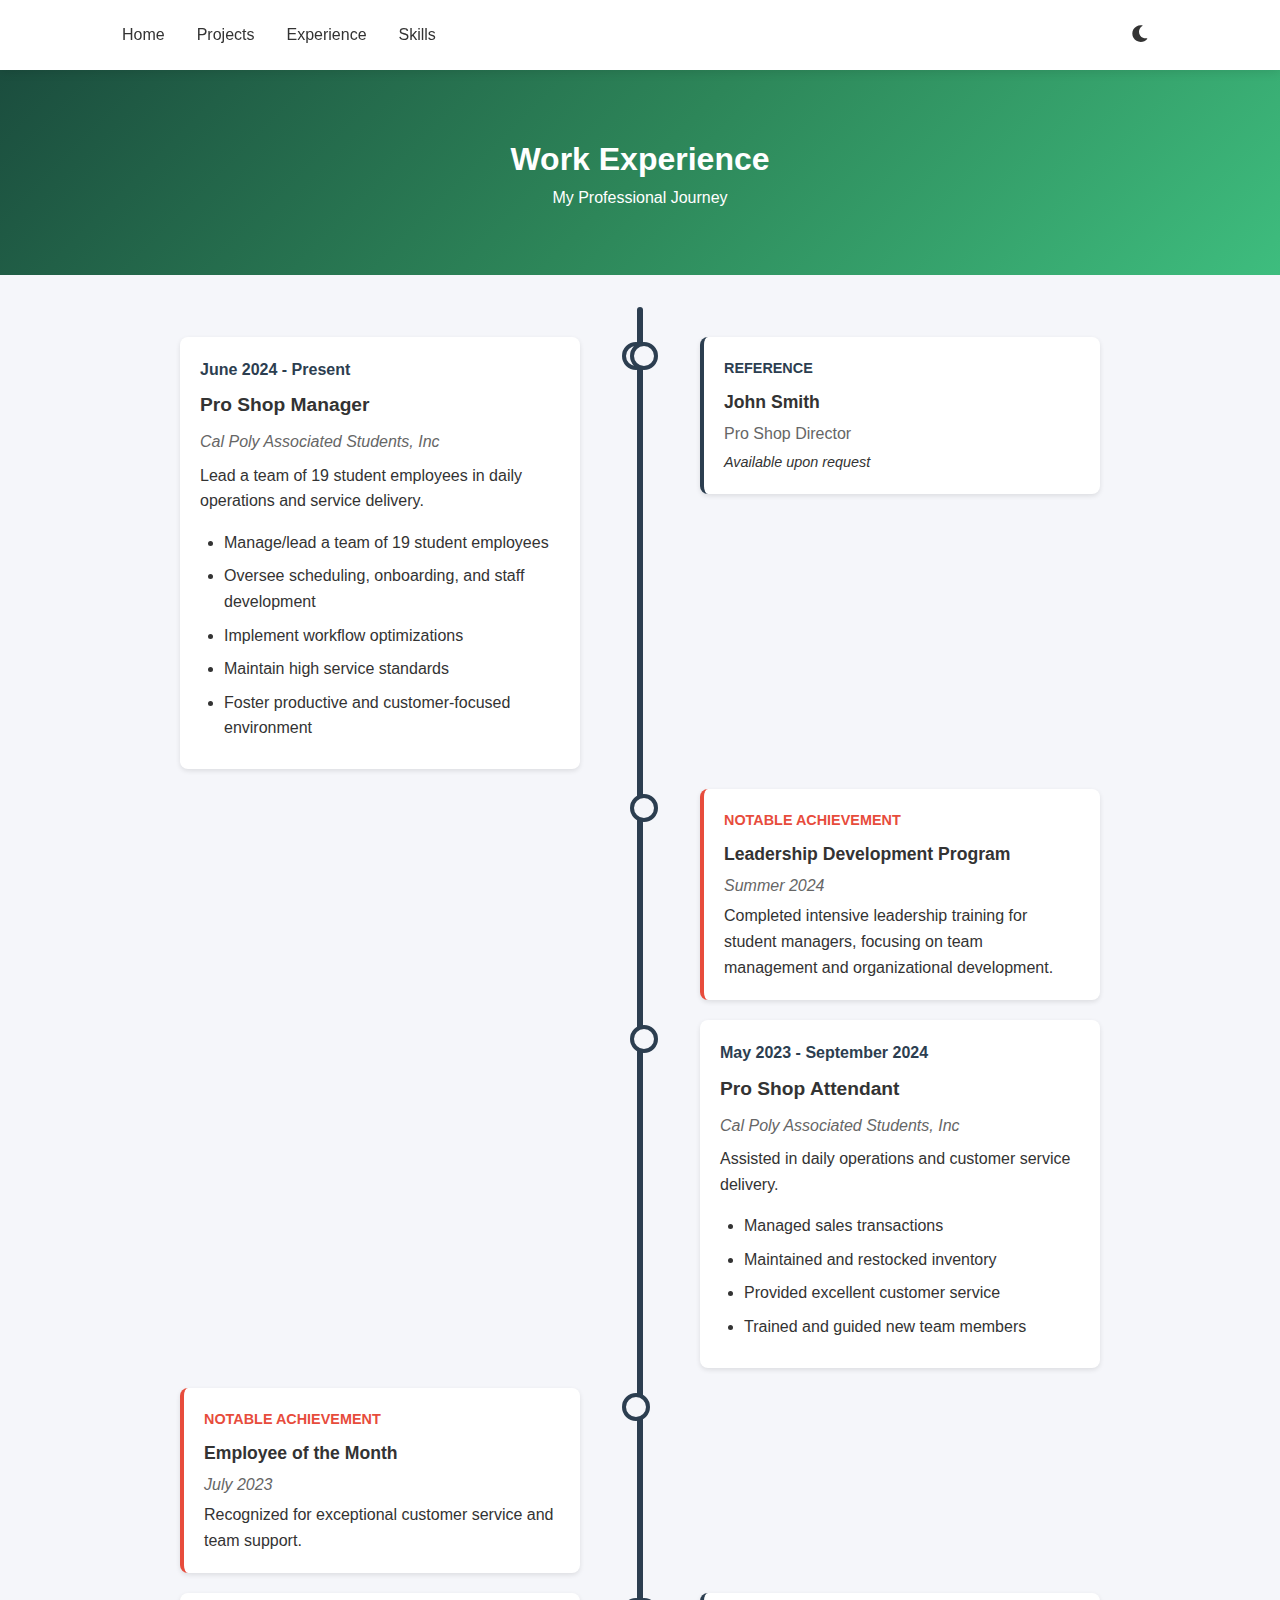
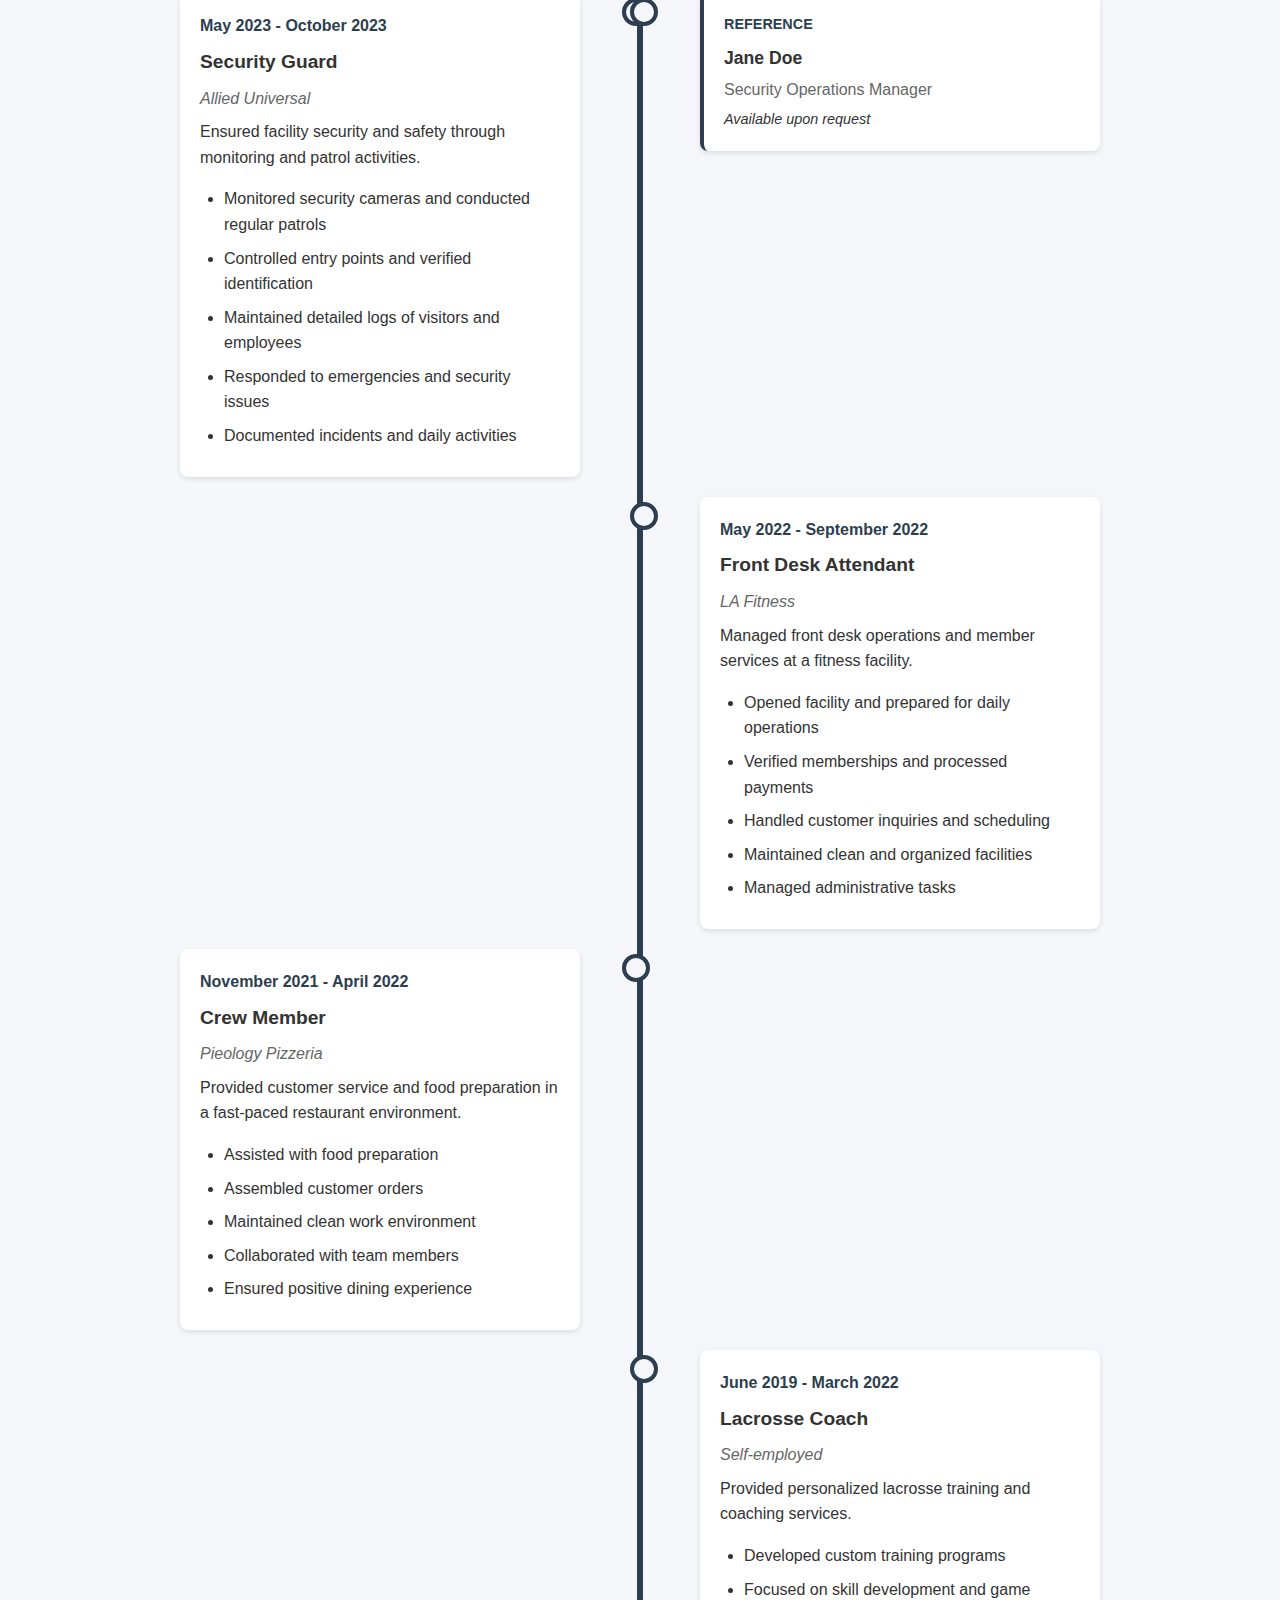
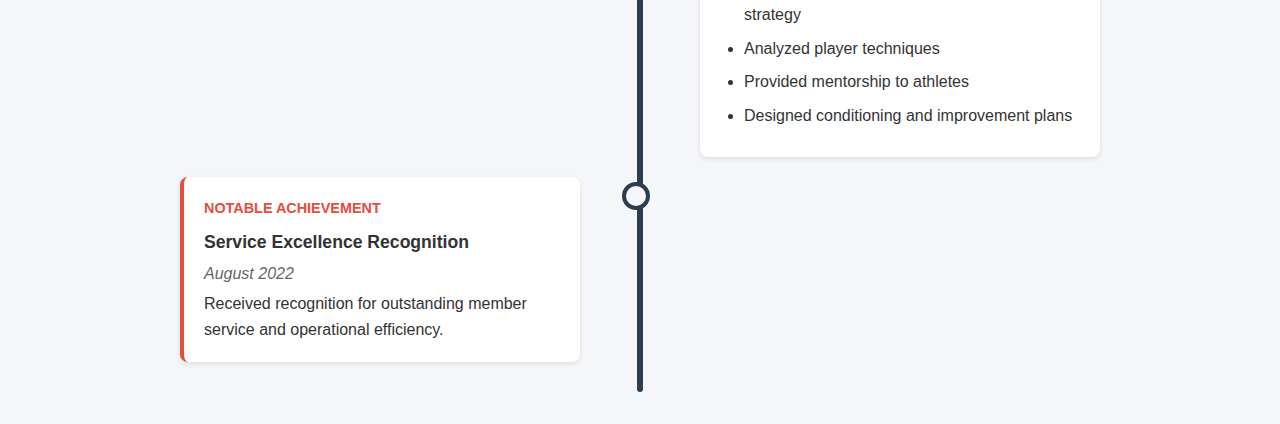
==== commit 52011b4b: "Update experience.html" ====
--- a/experience.html
+++ b/experience.html
@@ -33,29 +33,24 @@
             border-radius: 3px;
         }
 
-        /* New row structure */
+<!-- Keep all your existing CSS but replace/add these specific sections -->
+
         .timeline-row {
             display: flex;
             justify-content: space-between;
+            position: relative;
             margin-bottom: 20px;
         }
 
         .timeline-container {
             position: relative;
             width: 50%;
+            padding: 10px 40px;
             animation: fadeIn 0.5s ease-in-out;
         }
 
-        .timeline-container.left {
-            padding-right: 40px;
-        }
-
-        .timeline-container.right {
-            padding-left: 40px;
-        }
-
-        /* Adjust timeline dots */
-        .timeline-container::after {
+        /* Ensure both left and right containers show timeline dots */
+        .timeline-container:not(:empty)::after {
             content: '';
             position: absolute;
             width: 20px;
@@ -67,23 +62,37 @@
             z-index: 1;
         }
 
-        .timeline-container.left::after {
+        .timeline-container.left {
+            padding-right: 40px;
+        }
+
+        .timeline-container.right {
+            padding-left: 40px;
+        }
+
+        .timeline-container.left:not(:empty)::after {
             right: -10px;
         }
 
-        .timeline-container.right::after {
+        .timeline-container.right:not(:empty)::after {
             left: -10px;
         }
 
         /* Content alignment */
         .timeline-container.left .content {
-            margin-left: 0;
             margin-right: 20px;
         }
 
         .timeline-container.right .content {
             margin-left: 20px;
-            margin-right: 0;
+        }
+
+        .timeline-container:empty {
+            padding: 0;
+        }
+
+        .timeline-container:empty::after {
+            display: none;
         }
 
         .content {
@@ -217,36 +226,24 @@
             background-color: var(--background-color, #1a1a1a);
         }
 
+        /* Keep your existing mobile styles but update these parts */
         @media screen and (max-width: 600px) {
             .timeline-row {
                 flex-direction: column;
             }
 
-            .timeline::after {
-                left: 31px;
-            }
-
             .timeline-container {
                 width: 100%;
-                padding-left: 70px;
-                padding-right: 25px;
-            }
-
-            .timeline-container.left,
-            .timeline-container.right {
-                padding-left: 70px;
-                padding-right: 25px;
+            }
+
+            .timeline-container:not(:empty)::after {
+                left: 21px;
             }
 
             .timeline-container.left .content,
             .timeline-container.right .content {
-                margin-left: 0;
+                margin-left: 30px;
                 margin-right: 0;
-            }
-
-            .timeline-container.left::after,
-            .timeline-container.right::after {
-                left: 21px;
             }
         }
     </style>
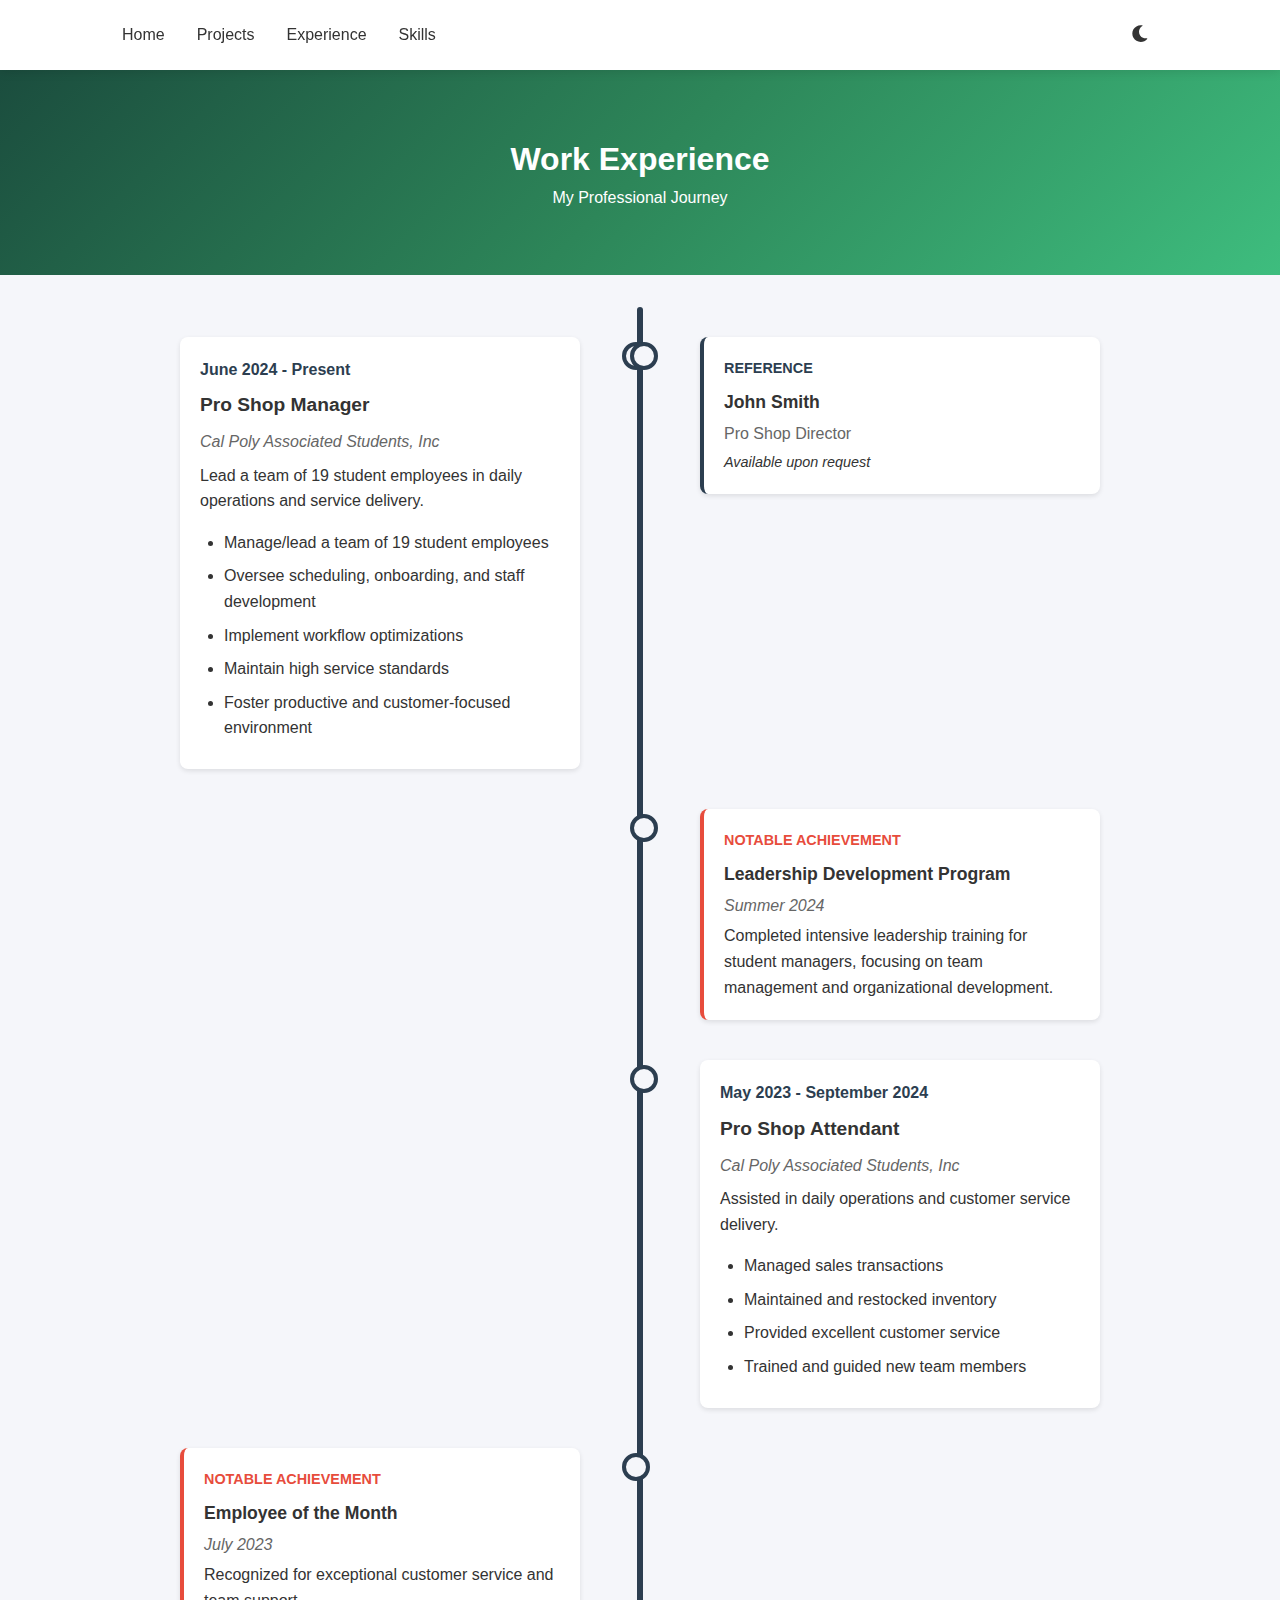
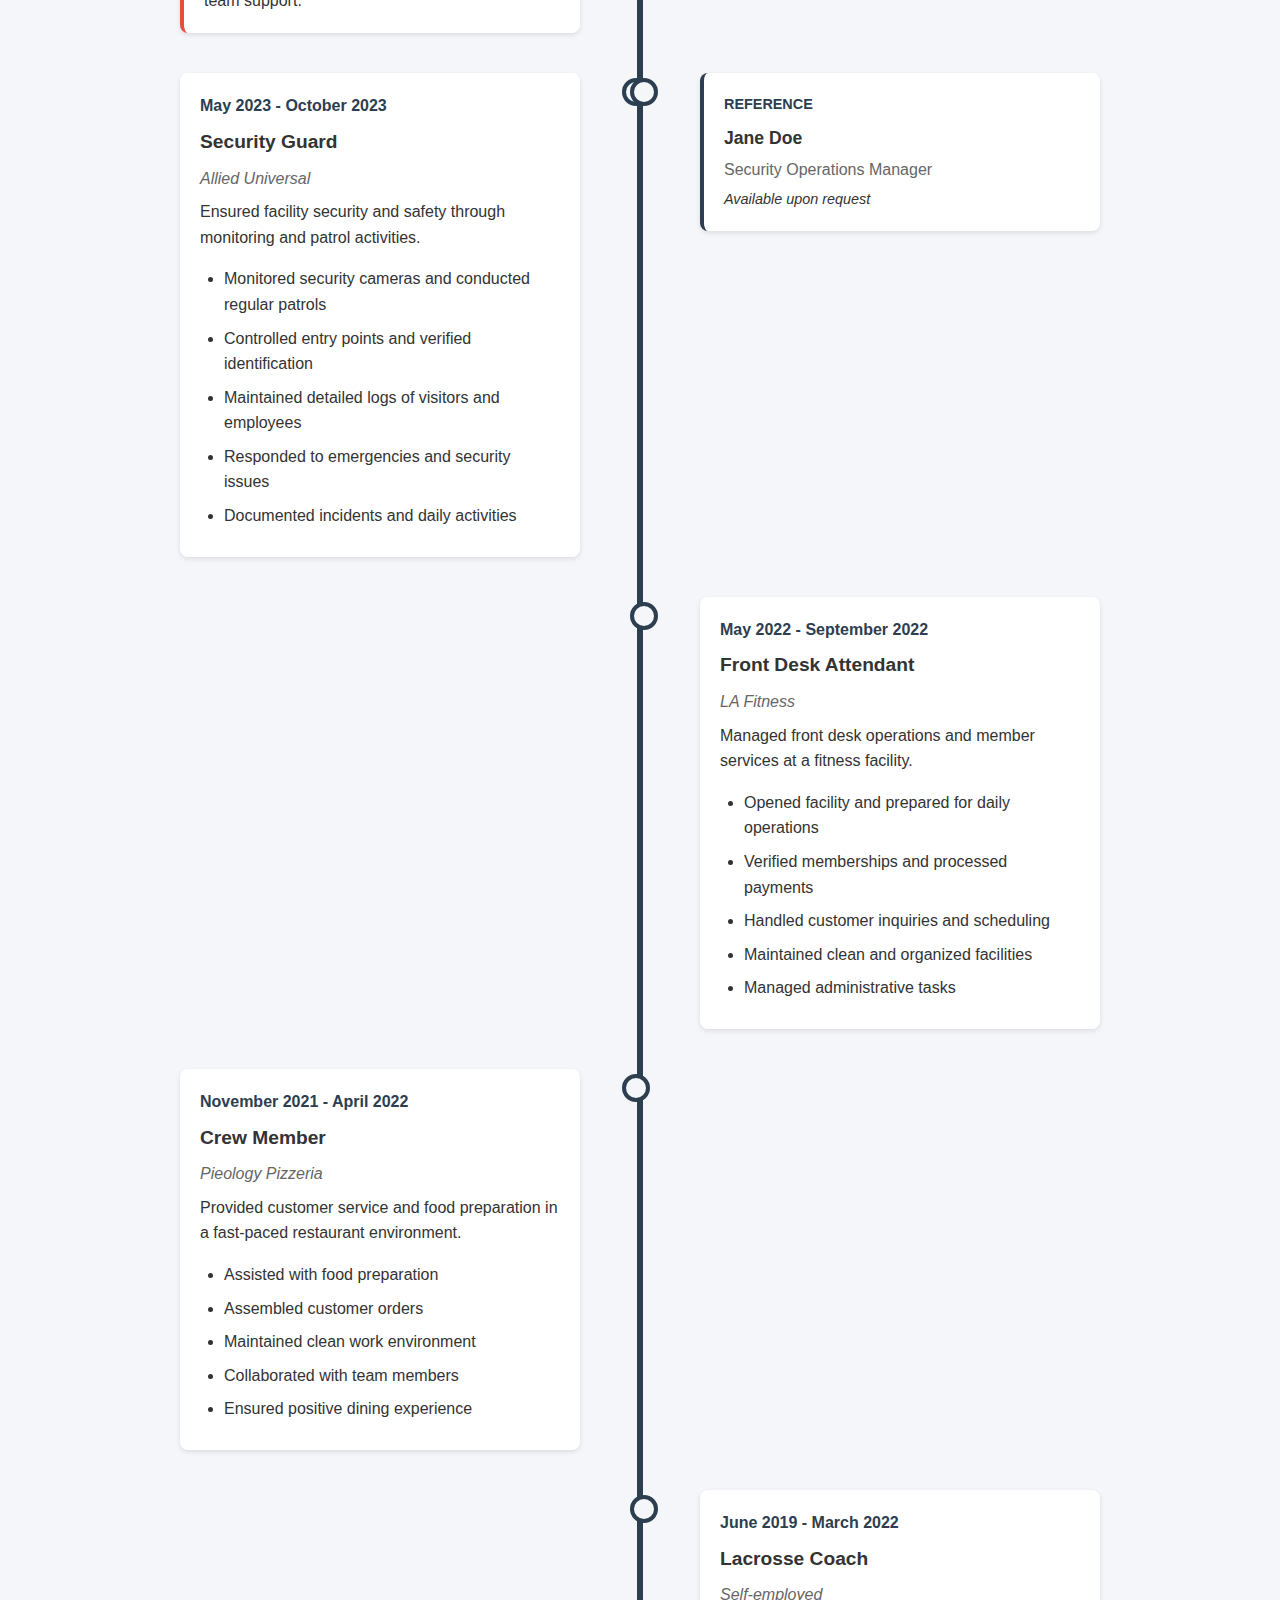
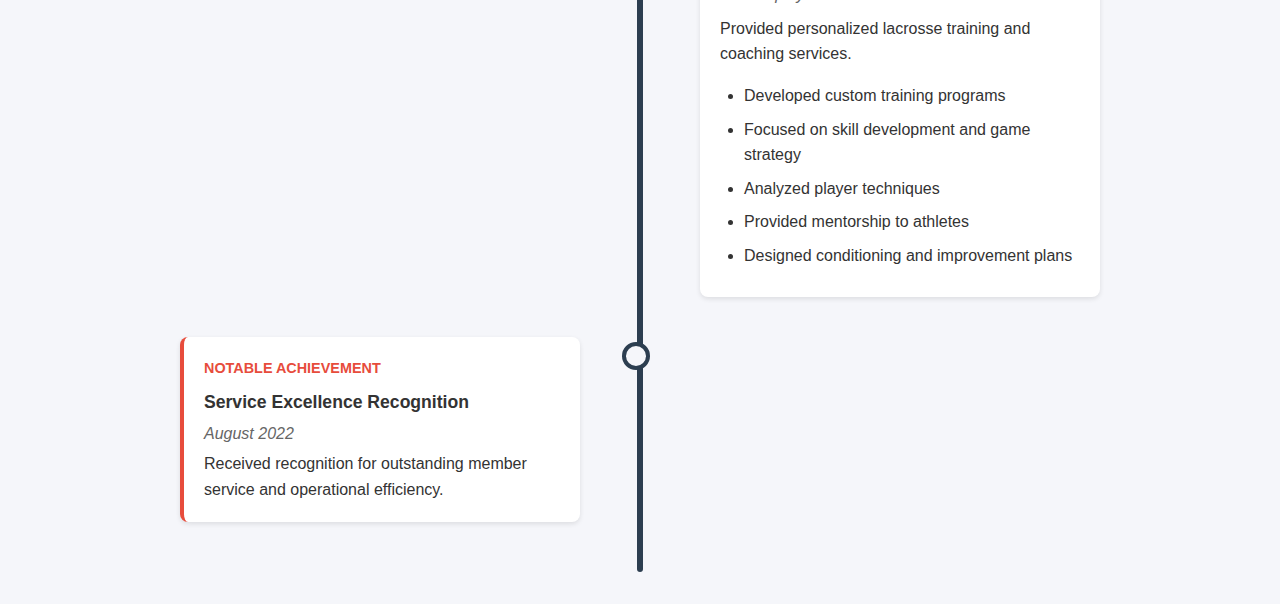
==== commit 31d06a77: "Update experience.html" ====
--- a/experience.html
+++ b/experience.html
@@ -33,8 +33,6 @@
             border-radius: 3px;
         }
 
-<!-- Keep all your existing CSS but replace/add these specific sections -->
-
         .timeline-row {
             display: flex;
             justify-content: space-between;
@@ -50,7 +48,8 @@
         }
 
         /* Ensure both left and right containers show timeline dots */
-        .timeline-container:not(:empty)::after {
+        .timeline-container:has(.experience-entry)::after,
+        .timeline-container:has(.notable-entry)::after {
             content: '';
             position: absolute;
             width: 20px;
@@ -61,32 +60,34 @@
             top: 15px;
             z-index: 1;
         }
-
+        
         .timeline-container.left {
             padding-right: 40px;
         }
-
+        
         .timeline-container.right {
             padding-left: 40px;
         }
-
-        .timeline-container.left:not(:empty)::after {
+        
+        .timeline-container.left:has(.experience-entry)::after,
+        .timeline-container.left:has(.notable-entry)::after {
             right: -10px;
         }
-
-        .timeline-container.right:not(:empty)::after {
+        
+        .timeline-container.right:has(.experience-entry)::after,
+        .timeline-container.right:has(.notable-entry)::after {
             left: -10px;
         }
-
+        
         /* Content alignment */
         .timeline-container.left .content {
             margin-right: 20px;
         }
-
+        
         .timeline-container.right .content {
             margin-left: 20px;
         }
-
+        
         .timeline-container:empty {
             padding: 0;
         }
@@ -226,20 +227,20 @@
             background-color: var(--background-color, #1a1a1a);
         }
 
-        /* Keep your existing mobile styles but update these parts */
         @media screen and (max-width: 600px) {
             .timeline-row {
                 flex-direction: column;
             }
-
+        
             .timeline-container {
                 width: 100%;
             }
-
-            .timeline-container:not(:empty)::after {
+        
+            .timeline-container:has(.experience-entry)::after,
+            .timeline-container:has(.notable-entry)::after {
                 left: 21px;
             }
-
+        
             .timeline-container.left .content,
             .timeline-container.right .content {
                 margin-left: 30px;
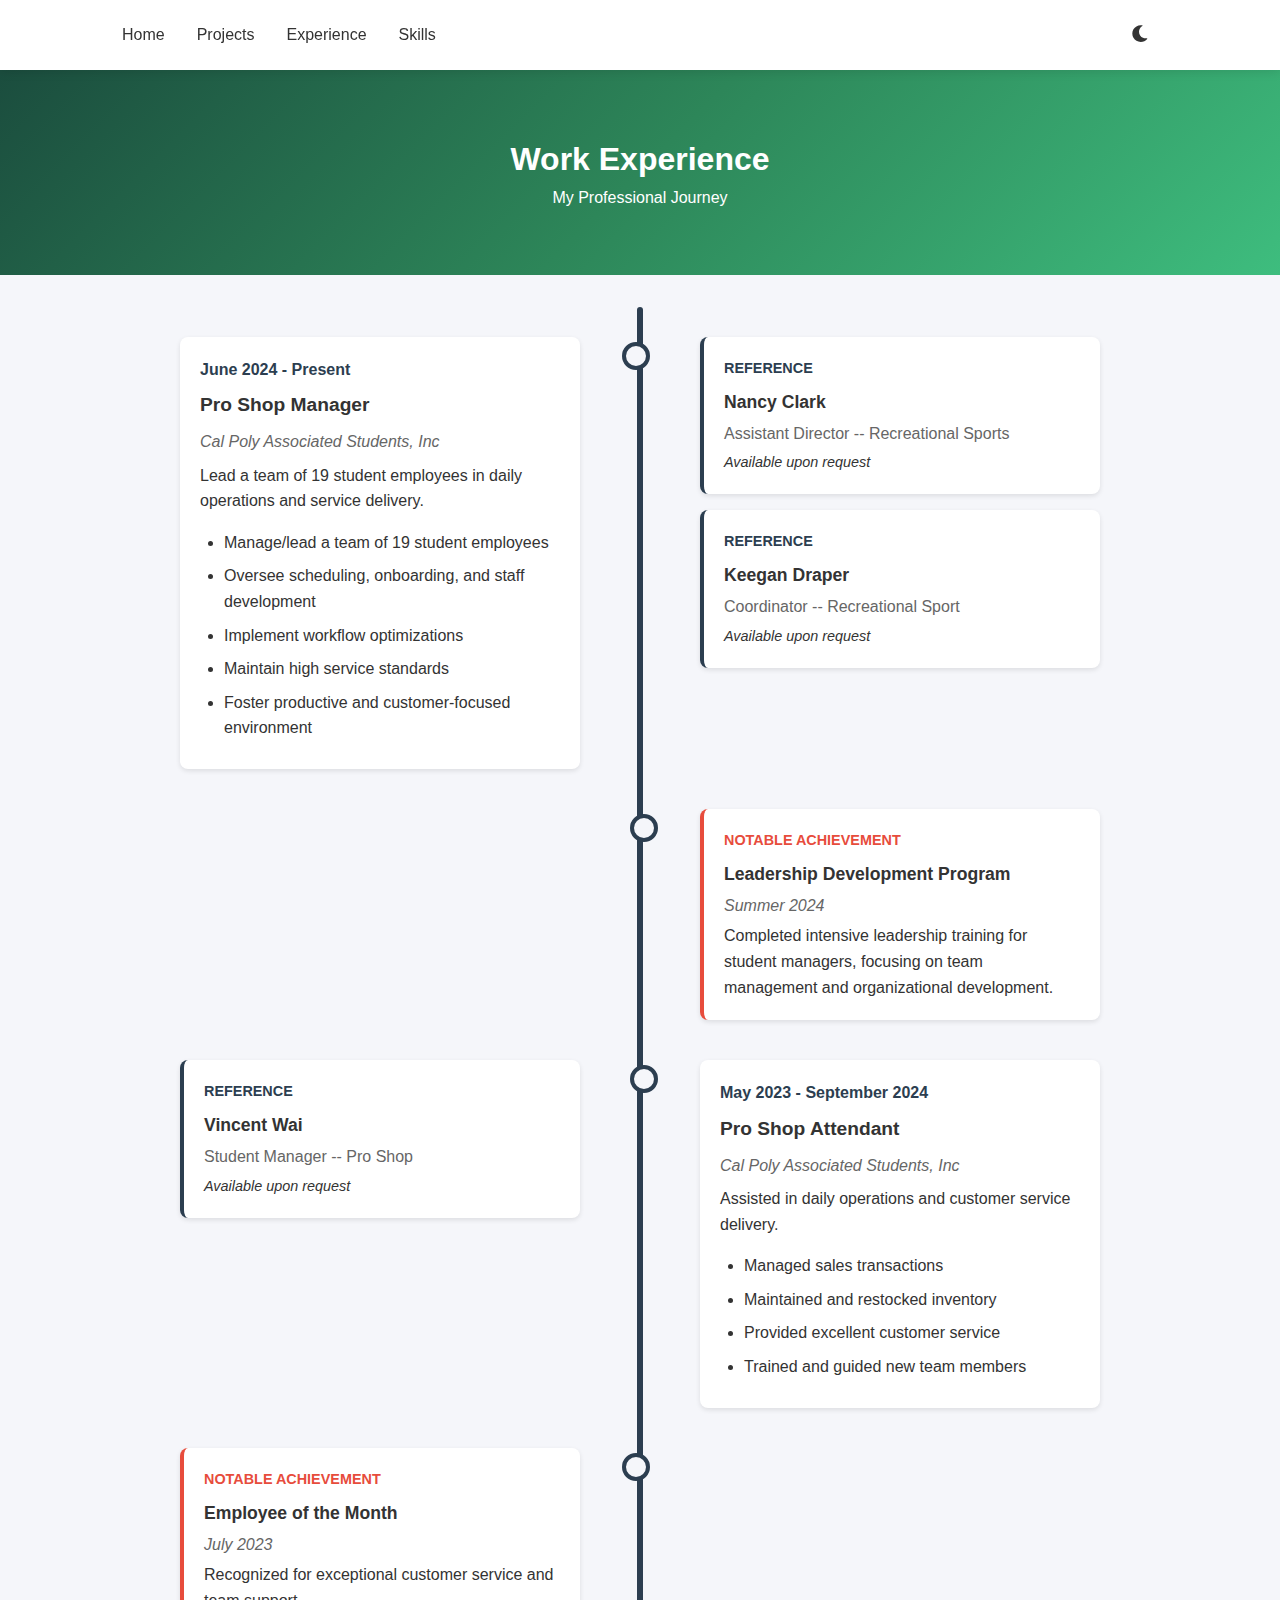
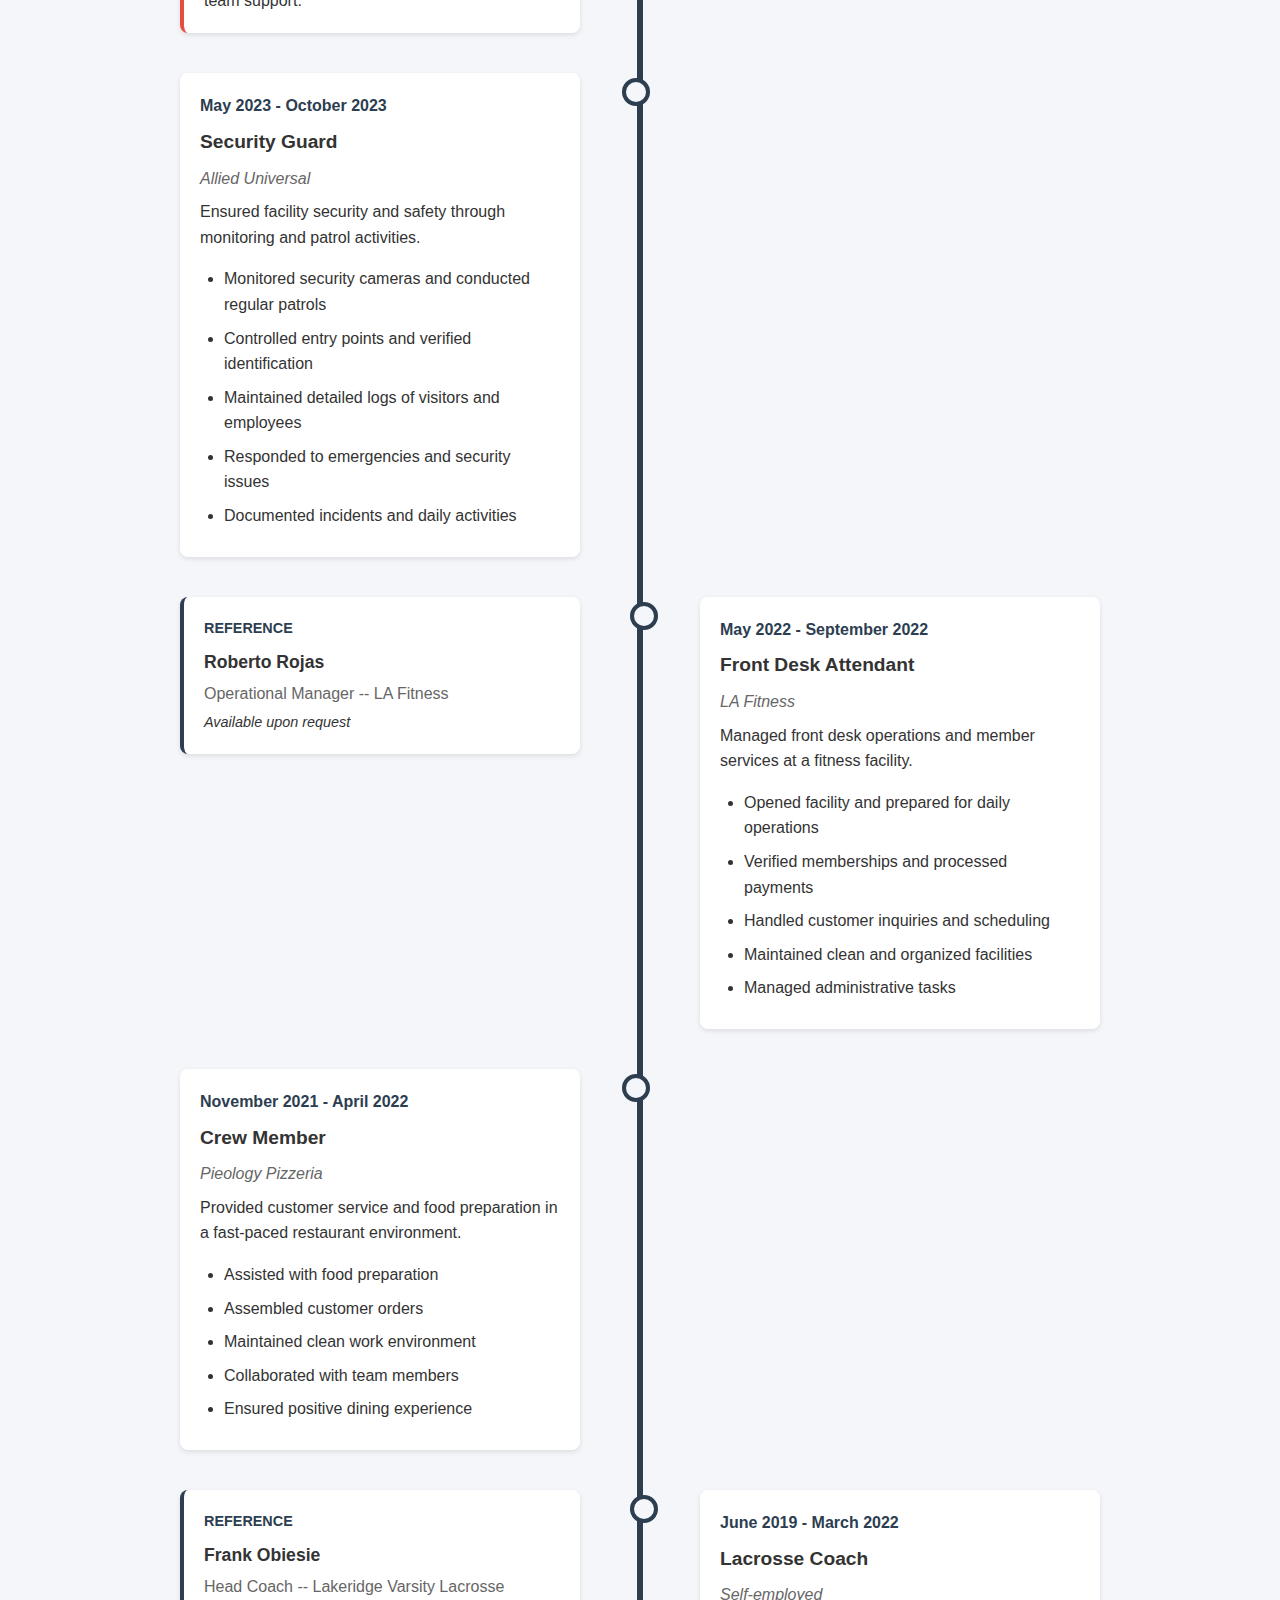
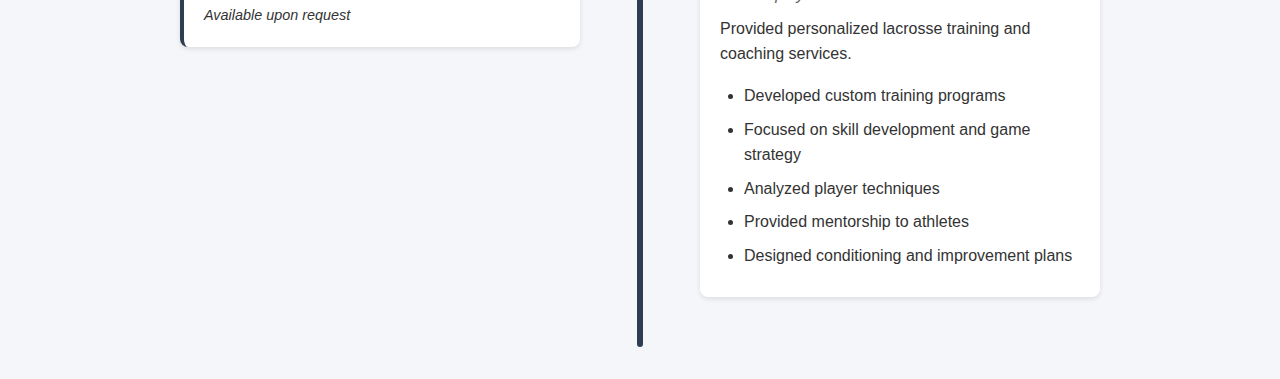
==== commit 58796764: "Update experience.html" ====
--- a/experience.html
+++ b/experience.html
@@ -228,23 +228,53 @@
         }
 
         @media screen and (max-width: 600px) {
+            /* Hide the timeline line on mobile */
+            .timeline::after {
+                display: none;
+            }
+        
+            /* Stack the content vertically */
             .timeline-row {
                 flex-direction: column;
             }
-        
+            
             .timeline-container {
                 width: 100%;
-            }
-        
+                padding: 10px;  /* Reset padding */
+            }
+            
+            /* Hide the timeline dots */
             .timeline-container:has(.experience-entry)::after,
             .timeline-container:has(.notable-entry)::after {
-                left: 21px;
-            }
-        
+                display: none;
+            }
+            
+            /* Adjust content margins */
             .timeline-container.left .content,
             .timeline-container.right .content {
-                margin-left: 30px;
-                margin-right: 0;
+                margin: 0 0 1rem 0;
+                width: 100%;
+            }
+        
+            /* Add some separation between entries */
+            .references-container {
+                margin-top: 0.5rem;
+            }
+        
+            /* Make content full width */
+            .content {
+                max-width: none;
+            }
+        
+            /* Optional: Add some visual separation between job entries */
+            .timeline-row {
+                border-bottom: 1px solid var(--secondary-color);
+                margin-bottom: 1.5rem;
+                padding-bottom: 1.5rem;
+            }
+        
+            .timeline-row:last-child {
+                border-bottom: none;
             }
         }
     </style>
--- a/css/styles.css
+++ b/css/styles.css
@@ -102,7 +102,201 @@
     padding: 2rem;
 }
 
-/* Project Cards */
+/* Timeline Styles */
+.timeline {
+    position: relative;
+    max-width: 1200px;
+    margin: 2rem auto;
+    padding: 20px;
+}
+
+.timeline::after {
+    content: '';
+    position: absolute;
+    width: 6px;
+    background-color: var(--primary-color);
+    top: 0;
+    bottom: 0;
+    left: 50%;
+    margin-left: -3px;
+    border-radius: 3px;
+}
+
+.timeline-row {
+    display: flex;
+    width: 100%;
+    margin: 0;
+    padding: 0;
+}
+
+.timeline-container {
+    width: 50%;
+    position: relative;
+    padding: 10px;
+}
+
+.timeline-container.left {
+    padding-right: 40px;
+}
+
+.timeline-container.right {
+    padding-left: 40px;
+}
+
+.timeline-container.left .content {
+    margin-left: auto;
+    margin-right: 0;
+}
+
+.timeline-container.right .content {
+    margin-left: 0;
+    margin-right: auto;
+}
+
+.content {
+    width: 100%;
+    max-width: 400px;
+    padding: 20px;
+    background-color: var(--card-background);
+    border-radius: 8px;
+    box-shadow: 0 2px 5px rgba(0,0,0,0.1);
+    transition: transform 0.3s ease;
+}
+
+.content:hover {
+    transform: translateY(-5px);
+}
+
+/* Only show timeline dots for experience and notable entries */
+.timeline-container:has(.experience-entry)::after,
+.timeline-container:has(.notable-entry)::after {
+    content: '';
+    position: absolute;
+    width: 20px;
+    height: 20px;
+    background-color: var(--background-color);
+    border: 4px solid var(--primary-color);
+    border-radius: 50%;
+    top: 15px;
+    z-index: 1;
+}
+
+.timeline-container.left:has(.experience-entry)::after,
+.timeline-container.left:has(.notable-entry)::after {
+    right: -10px;
+}
+
+.timeline-container.right:has(.experience-entry)::after,
+.timeline-container.right:has(.notable-entry)::after {
+    left: -10px;
+}
+
+/* Experience entry specific styles */
+.experience-entry .date {
+    color: var(--primary-color);
+    font-weight: bold;
+    margin-bottom: 0.5rem;
+}
+
+.experience-entry .title {
+    font-size: 1.2rem;
+    font-weight: bold;
+    margin-bottom: 0.5rem;
+    color: var(--text-color);
+}
+
+.experience-entry .company {
+    color: var(--secondary-color);
+    font-style: italic;
+    margin-bottom: 0.5rem;
+}
+
+.experience-entry .description {
+    color: var(--text-color);
+    margin-bottom: 1rem;
+}
+
+.experience-entry .highlights {
+    margin-top: 1rem;
+    padding-left: 1.5rem;
+    list-style-type: disc;
+    color: var(--text-color);
+}
+
+.experience-entry .highlights li {
+    margin-bottom: 0.5rem;
+}
+
+/* Reference entry specific styles */
+.references-container {
+    display: flex;
+    flex-direction: column;
+    gap: 1rem;
+}
+
+.reference-entry {
+    background-color: var(--card-background);
+    border-left: 4px solid var(--primary-color);
+}
+
+.reference-tag {
+    color: var(--primary-color);
+    font-weight: bold;
+    margin-bottom: 0.5rem;
+    font-size: 0.9rem;
+    text-transform: uppercase;
+}
+
+.reference-name {
+    font-weight: bold;
+    font-size: 1.1rem;
+    margin-bottom: 0.3rem;
+    color: var(--text-color);
+}
+
+.reference-title {
+    color: var(--secondary-color);
+    margin-bottom: 0.3rem;
+}
+
+.reference-contact {
+    color: var(--text-color);
+    font-style: italic;
+    font-size: 0.9rem;
+}
+
+/* Notable entry specific styles */
+.notable-entry {
+    background-color: var(--card-background);
+    border-left: 4px solid var(--accent-color);
+}
+
+.notable-tag {
+    color: var(--accent-color);
+    font-weight: bold;
+    margin-bottom: 0.5rem;
+    font-size: 0.9rem;
+    text-transform: uppercase;
+}
+
+.notable-title {
+    font-weight: bold;
+    font-size: 1.1rem;
+    margin-bottom: 0.3rem;
+    color: var(--text-color);
+}
+
+.notable-date {
+    color: var(--secondary-color);
+    font-style: italic;
+    margin-bottom: 0.3rem;
+}
+
+.notable-description {
+    color: var(--text-color);
+}
+
+/* Projects Section */
 .projects-grid {
     display: grid;
     grid-template-columns: repeat(auto-fit, minmax(300px, 1fr));
@@ -123,67 +317,6 @@
     box-shadow: 0 4px 15px rgba(0,0,0,0.2);
 }
 
-/* Skills */
-.skills-grid {
-    display: grid;
-    grid-template-columns: repeat(auto-fit, minmax(200px, 1fr));
-    gap: 1.5rem;
-    margin-top: 2rem;
-}
-
-.skill-bar {
-    background: var(--card-background);
-    padding: 1rem;
-    border-radius: 8px;
-    box-shadow: 0 2px 10px rgba(0,0,0,0.1);
-}
-
-.skill-progress {
-    margin-top: 0.5rem;
-    height: 8px;
-    background: #eee;
-    border-radius: 4px;
-    overflow: hidden;
-}
-
-.skill-fill {
-    height: 100%;
-    background: var(--secondary-color);
-    transition: width 1s ease-out;
-}
-
-/* Contact Section */
-.contact-grid {
-    display: grid;
-    grid-template-columns: repeat(auto-fit, minmax(250px, 1fr));
-    gap: 1.5rem;
-    margin-top: 2rem;
-}
-
-.contact-item {
-    background: var(--card-background);
-    padding: 1rem;
-    border-radius: 8px;
-    display: flex;
-    align-items: center;
-    gap: 1rem;
-    transition: transform 0.3s;
-}
-
-.contact-item:hover {
-    transform: translateY(-3px);
-}
-
-.contact-item i {
-    font-size: 1.5rem;
-    color: var(--secondary-color);
-}
-
-.contact-item a {
-    color: var(--text-color);
-    text-decoration: none;
-}
-
 /* Section Headers */
 .section-header {
     font-size: 2rem;
@@ -192,88 +325,20 @@
     text-align: center;
 }
 
-/* Experience Section */
-.experience-grid {
-    display: grid;
-    grid-template-columns: 1fr;
-    gap: 2rem;
-    margin-top: 2rem;
-}
-
-.experience-entry {
-    background: var(--card-background);
-    border-radius: 8px;
-    padding: 1.5rem;
-    box-shadow: 0 2px 10px rgba(0,0,0,0.1);
-}
-
-.experience-header {
-    display: flex;
-    justify-content: space-between;
-    align-items: center;
-    margin-bottom: 1rem;
-}
-
-.experience-date {
-    color: var(--secondary-color);
-    font-size: 0.9rem;
-}
-
-.experience-details {
-    margin-top: 1rem;
-    padding-left: 1.5rem;
-}
-
-.experience-details li {
-    margin-bottom: 0.5rem;
-}
-
-/* Goals Section */
-.goals-list {
-    list-style-type: none;
-    padding: 0;
-}
-
-.goals-list li {
-    margin-bottom: 0.8rem;
-    padding-left: 1.5rem;
-    position: relative;
-}
-
-.goals-list li::before {
-    content: "•";
-    color: var(--secondary-color);
-    font-weight: bold;
-    position: absolute;
-    left: 0;
-}
-
-/* Tech Tags */
-.tech-tag {
-    display: inline-block;
-    background: var(--secondary-color);
-    color: white;
-    padding: 0.25rem 0.75rem;
-    border-radius: 15px;
-    margin: 0.25rem;
-    font-size: 0.9rem;
-}
-
-/* Project Links */
-.project-link {
-    display: inline-block;
-    margin-top: 1rem;
-    color: var(--secondary-color);
-    text-decoration: none;
-    transition: color 0.3s;
-}
-
-.project-link:hover {
-    color: var(--accent-color);
+/* Animations */
+@keyframes fadeIn {
+    from {
+        opacity: 0;
+        transform: translateY(20px);
+    }
+    to {
+        opacity: 1;
+        transform: translateY(0);
+    }
 }
 
 /* Responsive Design */
-@media (max-width: 768px) {
+@media screen and (max-width: 768px) {
     .nav-links {
         gap: 1rem;
     }
@@ -286,171 +351,16 @@
         grid-template-columns: 1fr;
     }
 
-    .contact-grid {
-        grid-template-columns: 1fr;
-    }
-
     .section-header {
         font-size: 1.75rem;
     }
 }
 
-@media (max-width: 480px) {
-    .hero {
-        padding: 2rem 0;
-    }
-
-    .profile-img {
-        width: 120px;
-        height: 120px;
-    }
-    .sub-projects {
-    margin-top: 1.5rem;
-    padding-top: 1rem;
-    border-top: 1px solid var(--secondary-color);
-}
-
-.sub-project {
-    background: rgba(0, 0, 0, 0.03);
-    padding: 1rem;
-    margin: 1rem 0;
-    border-radius: 6px;
-    border-left: 3px solid var(--secondary-color);
-}
-
-.sub-project h4 {
-    color: var(--primary-color);
-    margin-bottom: 0.5rem;
-    font-size: 1.1rem;
-}
-
-.sub-project p {
-    font-size: 0.95rem;
-    margin-bottom: 0.75rem;
-}
-
-.sub-project .tech-tags {
-    margin-top: 0.5rem;
-}
-
-.sub-project .tech-tag {
-    font-size: 0.8rem;
-    padding: 0.2rem 0.5rem;
-}
-
-[data-theme="dark"] .sub-project {
-    background: rgba(255, 255, 255, 0.05);
-}
-
-    .nav-container {
-        padding: 0 1rem;
-    }
-}
-
-
-.project-card.security-collection {
-    grid-column: 1 / -1; /* Makes it span full width */
-    margin-top: 2rem;
-    padding: 2rem;
-}
-
-.security-collection .sub-projects {
-    display: grid;
-    grid-template-columns: repeat(auto-fit, minmax(300px, 1fr));
-    gap: 1.5rem;
-    margin-top: 2rem;
-}
-
-.security-collection .sub-project {
-    background: var(--card-background);
-    border: 1px solid rgba(0,0,0,0.1);
-    border-radius: 8px;
-    padding: 1.5rem;
-    box-shadow: 0 2px 10px rgba(0,0,0,0.05);
-    transition: transform 0.3s, box-shadow 0.3s;
-}
-
-.security-collection .sub-project:hover {
-    transform: translateY(-3px);
-    box-shadow: 0 4px 15px rgba(0,0,0,0.1);
-}
-
-.security-collection h3 {
-    font-size: 1.75rem;
-    margin-bottom: 1rem;
-}
-
-.security-collection .sub-project h4 {
-    color: var(--primary-color);
-    font-size: 1.2rem;
-    margin-bottom: 0.75rem;
-}
-
-.security-collection .tech-tags {
-    margin-top: 1rem;
-}
-
-[data-theme="dark"] .security-collection .sub-project {
-    border-color: rgba(255,255,255,0.1);
-}
-.timeline-row {
-    display: flex;
-    width: 100%;
-    margin: 0;
-    padding: 0;
-}
-
-.timeline-container {
-    width: 50%;
-    position: relative;
-    padding: 10px;
-}
-
-.timeline-container.left {
-    padding-right: 40px;
-}
-
-.timeline-container.right {
-    padding-left: 40px;
-}
-
-.timeline-container.left .content {
-    margin-left: auto;
-    margin-right: 0;
-}
-
-.timeline-container.right .content {
-    margin-left: 0;
-    margin-right: auto;
-}
-
-.content {
-    width: 100%;
-    max-width: 400px;
-}
-
-/* Adjust the timeline dots */
-.timeline-container::after {
-    content: '';
-    position: absolute;
-    width: 20px;
-    height: 20px;
-    background-color: var(--background-color, #fff);
-    border: 4px solid var(--primary-color, #2196f3);
-    border-radius: 50%;
-    top: 15px;
-    z-index: 1;
-}
-
-.timeline-container.left::after {
-    right: -10px;
-}
-
-.timeline-container.right::after {
-    left: -10px;
-}
-
 @media screen and (max-width: 600px) {
+    .timeline::after {
+        left: 31px;
+    }
+
     .timeline-row {
         flex-direction: column;
     }
@@ -461,8 +371,10 @@
         padding-right: 25px;
     }
     
-    .timeline-container.left::after,
-    .timeline-container.right::after {
+    .timeline-container.left:has(.experience-entry)::after,
+    .timeline-container.right:has(.experience-entry)::after,
+    .timeline-container.left:has(.notable-entry)::after,
+    .timeline-container.right:has(.notable-entry)::after {
         left: 21px;
     }
     
@@ -472,4 +384,21 @@
         margin-right: 0;
         width: 100%;
     }
-}
+
+    .references-container {
+        margin-top: 1rem;
+    }
+
+    .hero {
+        padding: 2rem 0;
+    }
+
+    .profile-img {
+        width: 120px;
+        height: 120px;
+    }
+
+    .nav-container {
+        padding: 0 1rem;
+    }
+}
